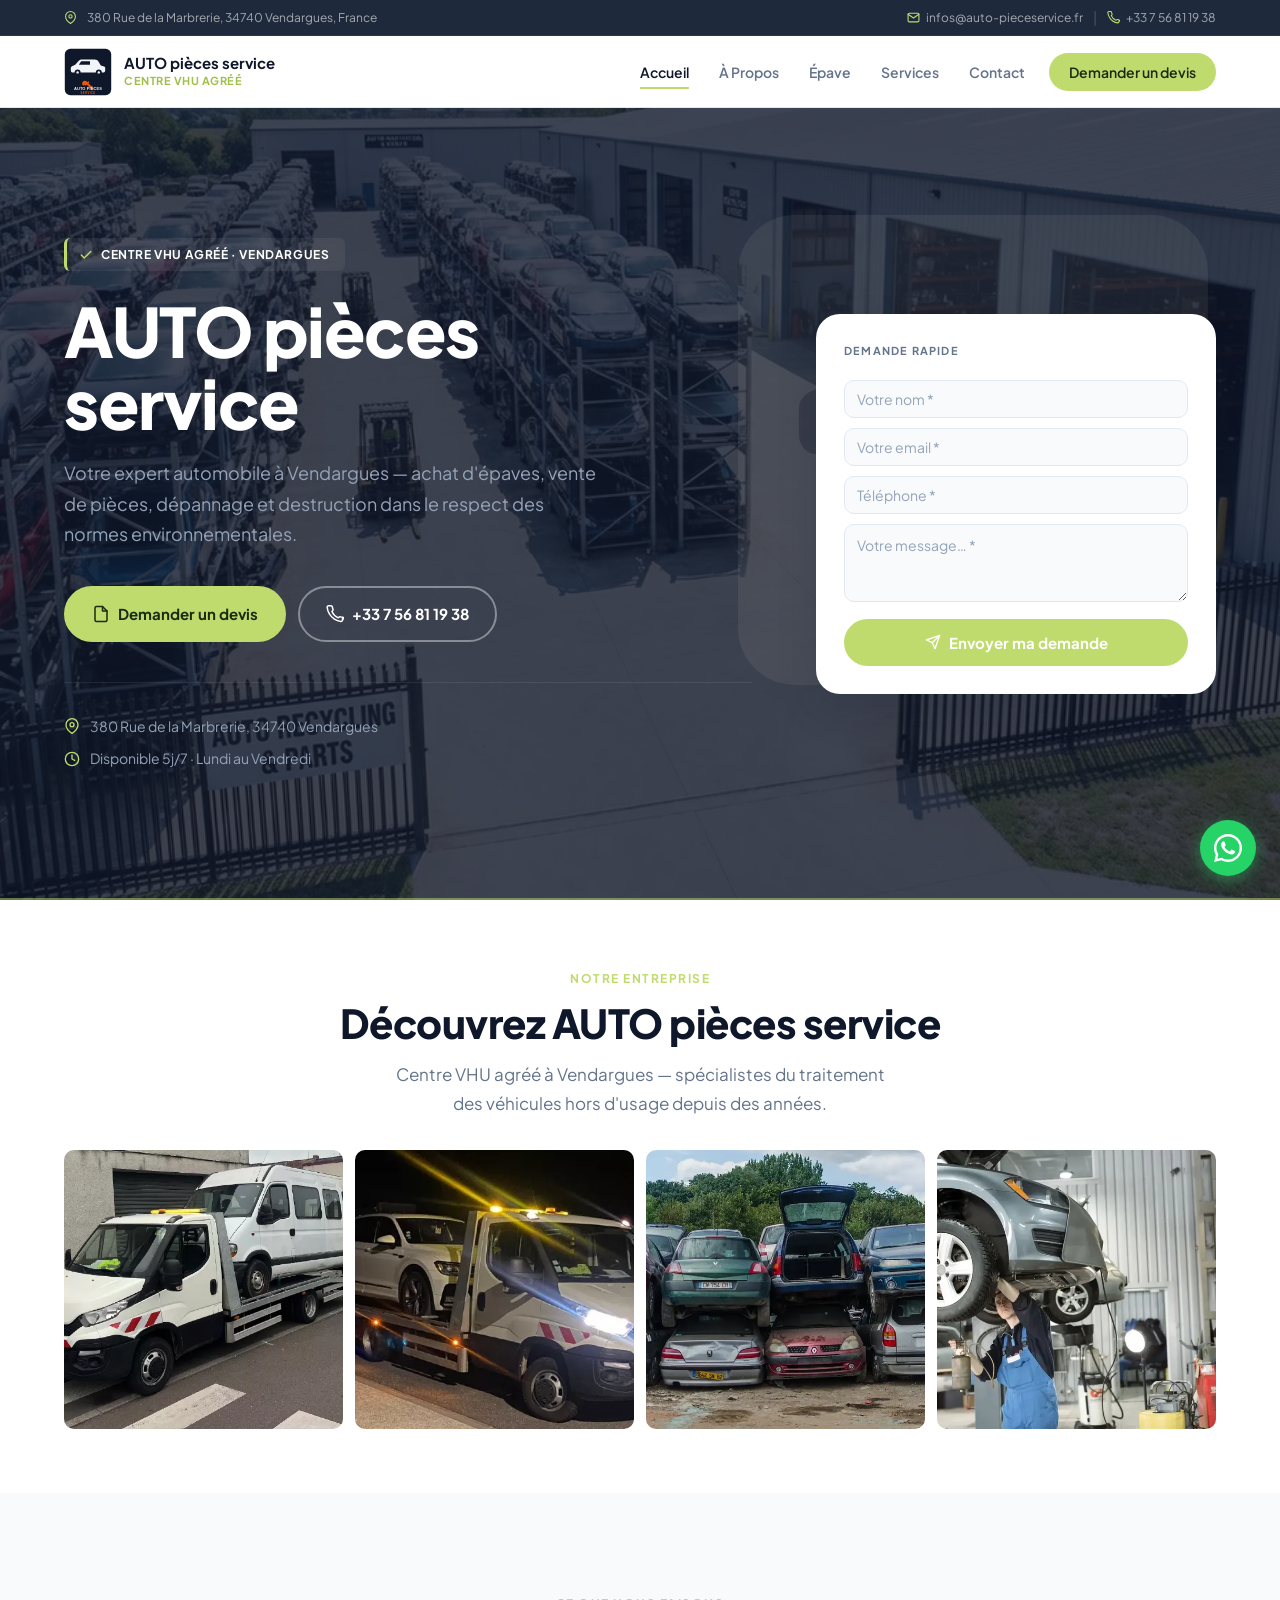
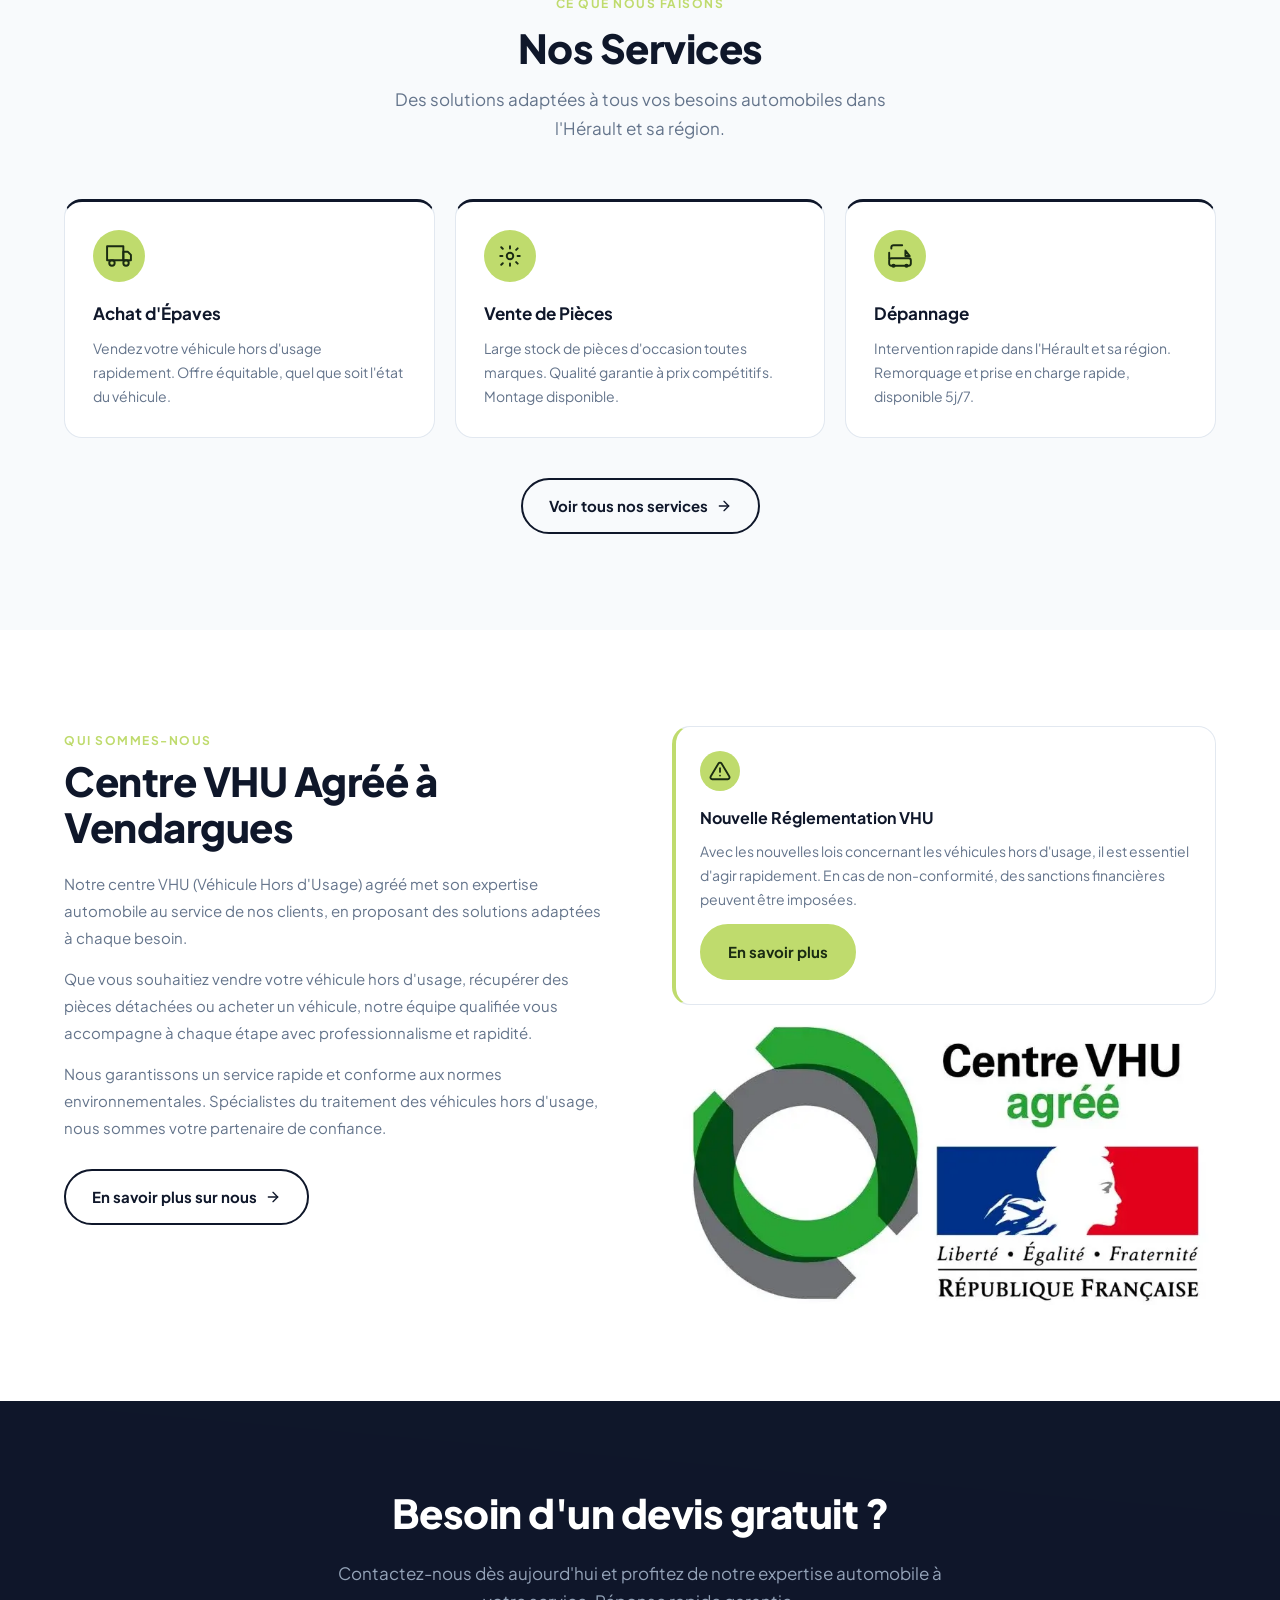
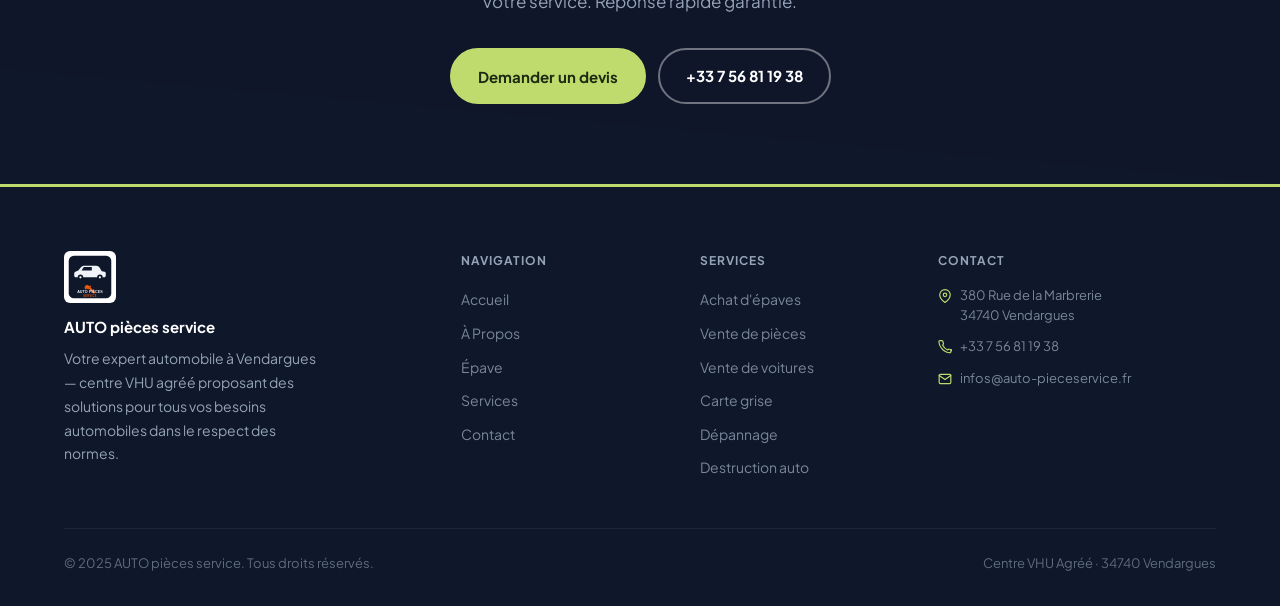
==== index.html @ 9c3c3b06 "Initial commit — site AUTO pièces service" ====
<!DOCTYPE html>
<html lang="fr">
<head>
  <meta charset="UTF-8">
  <meta name="viewport" content="width=device-width, initial-scale=1.0">
  <meta name="description" content="AUTO pièces service — Centre VHU agréé à Vendargues (Montpellier). Achat d'épaves, vente de pièces auto, dépannage et destruction automobile.">
  <title>AUTO pièces service — Centre VHU Agréé à Vendargues</title>
  <link rel="icon" href="assets/logo.svg" type="image/png">
  <link rel="preconnect" href="https://fonts.googleapis.com">
  <link rel="preconnect" href="https://fonts.gstatic.com" crossorigin>
  <link href="https://fonts.googleapis.com/css2?family=Plus+Jakarta+Sans:wght@400;500;600;700;800&display=swap" rel="stylesheet">
  <link rel="stylesheet" href="css/style.css">
</head>
<body>

  <!-- TOPBAR -->
  <div class="topbar">
    <div class="container">
      <div class="topbar__inner">
        <div class="topbar__left">
          <svg width="13" height="13" viewBox="0 0 24 24" fill="none" stroke="currentColor" stroke-width="2" stroke-linecap="round" stroke-linejoin="round"><path d="M21 10c0 7-9 13-9 13s-9-6-9-13a9 9 0 0 1 18 0z"/><circle cx="12" cy="10" r="3"/></svg>
          <span>380 Rue de la Marbrerie, 34740 Vendargues, France</span>
        </div>
        <div class="topbar__right">
          <a href="mailto:infos@auto-pieceservice.fr">
            <svg width="13" height="13" viewBox="0 0 24 24" fill="none" stroke="currentColor" stroke-width="2" stroke-linecap="round" stroke-linejoin="round"><path d="M4 4h16c1.1 0 2 .9 2 2v12c0 1.1-.9 2-2 2H4c-1.1 0-2-.9-2-2V6c0-1.1.9-2 2-2z"/><polyline points="22,6 12,13 2,6"/></svg>
            infos@auto-pieceservice.fr
          </a>
          <span class="topbar__sep">|</span>
          <a href="tel:+33756811938">
            <svg width="13" height="13" viewBox="0 0 24 24" fill="none" stroke="currentColor" stroke-width="2" stroke-linecap="round" stroke-linejoin="round"><path d="M22 16.92v3a2 2 0 0 1-2.18 2 19.79 19.79 0 0 1-8.63-3.07A19.5 19.5 0 0 1 4.64 12a19.79 19.79 0 0 1-3.07-8.67A2 2 0 0 1 3.55 1h3a2 2 0 0 1 2 1.72c.127.96.361 1.903.7 2.81a2 2 0 0 1-.45 2.11L7.91 8.59a16 16 0 0 0 8.5 8.5l.96-.87a2 2 0 0 1 2.11-.45c.907.339 1.85.573 2.81.7A2 2 0 0 1 24 18.54z"/></svg>
            +33 7 56 81 19 38
          </a>
        </div>
      </div>
    </div>
  </div>

  <!-- HEADER -->
  <header class="header" id="header">
    <div class="container">
      <div class="header__inner">
        <a href="/" class="header__logo">
          <img src="assets/logo.svg" alt="AUTO pièces service" class="logo__img">
          <div class="logo__info">
            <span class="logo__name">AUTO pièces service</span>
            <span class="logo__sub">Centre VHU Agréé</span>
          </div>
        </a>
        <nav class="nav" id="nav" aria-label="Navigation principale">
          <a href="/"    class="nav__link active">Accueil</a>
          <a href="/apropos"  class="nav__link">À Propos</a>
          <a href="/epave"    class="nav__link">Épave</a>
          <a href="/services" class="nav__link">Services</a>
          <a href="/contact"  class="nav__link">Contact</a>
          <button class="nav__link nav__cta" data-open-modal>Demander un devis</button>
        </nav>
        <button class="burger" id="burger" aria-label="Ouvrir le menu" aria-expanded="false">
          <span></span><span></span><span></span>
        </button>
      </div>
    </div>
  </header>

  <main>

    <!-- HERO -->
    <section class="hero" id="hero">
      <!-- Photo de fond -->
      <div class="hero__bg-photo" style="background-image:url('assets/hero-bg.jpg')"></div>
      <!-- Filigrane logo -->
      <div class="hero__bg-logo" role="presentation"></div>

      <div class="container">
        <div class="hero__layout">

          <div class="hero__content">
            <div class="hero__badge">
              <svg width="14" height="14" viewBox="0 0 24 24" fill="none" stroke="currentColor" stroke-width="2.5" stroke-linecap="round" stroke-linejoin="round"><polyline points="20 6 9 17 4 12"/></svg>
              Centre VHU Agréé · Vendargues
            </div>
            <h1 class="hero__title">AUTO pièces<br>service</h1>
            <p class="hero__desc">Votre expert automobile à Vendargues — achat d'épaves, vente de pièces, dépannage et destruction dans le respect des normes environnementales.</p>
            <div class="hero__actions">
              <button class="btn btn--primary" data-open-modal>
                <svg width="18" height="18" viewBox="0 0 24 24" fill="none" stroke="currentColor" stroke-width="2" stroke-linecap="round" stroke-linejoin="round"><path d="M14 2H6a2 2 0 0 0-2 2v16a2 2 0 0 0 2 2h12a2 2 0 0 0 2-2V8z"/><polyline points="14 2 14 8 20 8"/></svg>
                Demander un devis
              </button>
              <a href="tel:+33756811938" class="btn btn--ghost">
                <svg width="18" height="18" viewBox="0 0 24 24" fill="none" stroke="currentColor" stroke-width="2" stroke-linecap="round" stroke-linejoin="round"><path d="M22 16.92v3a2 2 0 0 1-2.18 2 19.79 19.79 0 0 1-8.63-3.07A19.5 19.5 0 0 1 4.64 12a19.79 19.79 0 0 1-3.07-8.67A2 2 0 0 1 3.55 1h3a2 2 0 0 1 2 1.72c.127.96.361 1.903.7 2.81a2 2 0 0 1-.45 2.11L7.91 8.59a16 16 0 0 0 8.5 8.5l.96-.87a2 2 0 0 1 2.11-.45c.907.339 1.85.573 2.81.7A2 2 0 0 1 24 18.54z"/></svg>
                +33 7 56 81 19 38
              </a>
            </div>
            <div class="hero__meta">
              <div class="hero__meta-item">
                <svg width="16" height="16" viewBox="0 0 24 24" fill="none" stroke="currentColor" stroke-width="2" stroke-linecap="round" stroke-linejoin="round"><path d="M21 10c0 7-9 13-9 13s-9-6-9-13a9 9 0 0 1 18 0z"/><circle cx="12" cy="10" r="3"/></svg>
                380 Rue de la Marbrerie, 34740 Vendargues
              </div>
              <div class="hero__meta-item">
                <svg width="16" height="16" viewBox="0 0 24 24" fill="none" stroke="currentColor" stroke-width="2" stroke-linecap="round" stroke-linejoin="round"><circle cx="12" cy="12" r="10"/><polyline points="12 6 12 12 16 14"/></svg>
                Disponible 5j/7 · Lundi au Vendredi
              </div>
            </div>
          </div>

          <!-- MINI FORMULAIRE HERO -->
          <div class="hero__card">
            <div class="hero__card-label">Demande rapide</div>
            <form class="hero-form" id="heroForm" novalidate>
              <div class="form-group">
                <input type="text" id="hero-nom" name="nom" class="form-input" placeholder="Votre nom *" required autocomplete="name">
              </div>
              <div class="form-group">
                <input type="email" id="hero-email" name="email" class="form-input" placeholder="Votre email *" required autocomplete="email">
              </div>
              <div class="form-group">
                <input type="tel" id="hero-tel" name="telephone" class="form-input" placeholder="Téléphone *" required autocomplete="tel">
              </div>
              <div class="form-group">
                <textarea id="hero-msg" name="message" class="form-textarea" placeholder="Votre message… *" required></textarea>
              </div>
              <!-- Honeypot anti-spam -->
              <input type="text" name="website" style="display:none" tabindex="-1" autocomplete="off">
              <button type="submit" class="hero-form-submit" id="heroSubmitBtn">
                <span class="btn-text">
                  <svg width="16" height="16" viewBox="0 0 24 24" fill="none" stroke="currentColor" stroke-width="2" stroke-linecap="round" stroke-linejoin="round"><line x1="22" y1="2" x2="11" y2="13"/><polygon points="22 2 15 22 11 13 2 9 22 2"/></svg>
                  Envoyer ma demande
                </span>
                <span class="btn-loader" style="display:none">
                  <svg class="spinner" width="16" height="16" viewBox="0 0 24 24" fill="none" stroke="currentColor" stroke-width="2" stroke-linecap="round" stroke-linejoin="round"><path d="M21 12a9 9 0 1 1-6.219-8.56"/></svg>
                  Envoi…
                </span>
              </button>
              <div class="hero-form-msg" id="heroFormMsg"></div>
            </form>
          </div>

        </div>
      </div>
    </section>

    <!-- GALERIE PHOTOS -->
    <section class="section section--white section--tight">
      <div class="container">
        <div class="section-header" style="margin-bottom:32px">
          <div class="section-label">Notre entreprise</div>
          <h2 class="section-title">Découvrez AUTO pièces service</h2>
          <p class="section-desc">Centre VHU agréé à Vendargues — spécialistes du traitement des véhicules hors d'usage depuis des années.</p>
        </div>
        <div class="gallery-grid">
          <div class="gallery-item">
            <img src="assets/gallery-1.jpg" loading="lazy" alt="Notre garage automobile à Vendargues">
          </div>
          <div class="gallery-item">
            <img src="assets/gallery-2.jpg" loading="lazy" alt="Stock de pièces détachées">
          </div>
          <div class="gallery-item">
            <img src="assets/gallery-3.jpg" loading="lazy" alt="Véhicules en stock">
          </div>
          <div class="gallery-item">
            <img src="assets/gallery-4.jpg" loading="lazy" alt="Atelier mécanique">
          </div>
        </div>
      </div>
    </section>

    <!-- MINI SERVICES APERÇU -->
    <section class="section" id="services">
      <div class="container">
        <div class="section-header">
          <div class="section-label">Ce que nous faisons</div>
          <h2 class="section-title">Nos Services</h2>
          <p class="section-desc">Des solutions adaptées à tous vos besoins automobiles dans l'Hérault et sa région.</p>
        </div>
        <div class="services-grid">
          <div class="service-card">
            <div class="service-card__icon">
              <svg width="26" height="26" viewBox="0 0 24 24" fill="none" stroke="currentColor" stroke-width="1.8" stroke-linecap="round" stroke-linejoin="round"><rect x="1" y="3" width="15" height="13"/><polygon points="16 8 20 8 23 11 23 16 16 16 16 8"/><circle cx="5.5" cy="18.5" r="2.5"/><circle cx="18.5" cy="18.5" r="2.5"/></svg>
            </div>
            <h3 class="service-card__title">Achat d'Épaves</h3>
            <p class="service-card__desc">Vendez votre véhicule hors d'usage rapidement. Offre équitable, quel que soit l'état du véhicule.</p>
          </div>
          <div class="service-card">
            <div class="service-card__icon">
              <svg width="26" height="26" viewBox="0 0 24 24" fill="none" stroke="currentColor" stroke-width="1.8" stroke-linecap="round" stroke-linejoin="round"><circle cx="12" cy="12" r="3"/><path d="M19.07 4.93l-1.41 1.41M5.34 18.66l-1.41 1.41M19.07 19.07l-1.41-1.41M5.34 5.34L3.93 3.93M21 12h-2M5 12H3M12 21v-2M12 5V3"/></svg>
            </div>
            <h3 class="service-card__title">Vente de Pièces</h3>
            <p class="service-card__desc">Large stock de pièces d'occasion toutes marques. Qualité garantie à prix compétitifs. Montage disponible.</p>
          </div>
          <div class="service-card">
            <div class="service-card__icon">
              <svg width="26" height="26" viewBox="0 0 24 24" fill="none" stroke="currentColor" stroke-width="1.8" stroke-linecap="round" stroke-linejoin="round"><path d="M14 2H6a2 2 0 0 0-2 2v1"/><rect x="2" y="14" width="20" height="7" rx="2"/><path d="M17 7l4 5h-4V7z"/><path d="M2 14V9"/><circle cx="6" cy="21" r="1"/><circle cx="18" cy="21" r="1"/></svg>
            </div>
            <h3 class="service-card__title">Dépannage</h3>
            <p class="service-card__desc">Intervention rapide dans l'Hérault et sa région. Remorquage et prise en charge rapide, disponible 5j/7.</p>
          </div>
        </div>
        <div style="text-align:center; margin-top:40px">
          <a href="/services" class="btn btn--outline">
            Voir tous nos services
            <svg width="16" height="16" viewBox="0 0 24 24" fill="none" stroke="currentColor" stroke-width="2" stroke-linecap="round" stroke-linejoin="round"><line x1="5" y1="12" x2="19" y2="12"/><polyline points="12 5 19 12 12 19"/></svg>
          </a>
        </div>
      </div>
    </section>

    <!-- À PROPOS APERÇU -->
    <section class="section section--white" id="apropos">
      <div class="container">
        <div class="apropos__layout">
          <div class="apropos__text">
            <div class="section-label">Qui sommes-nous</div>
            <h2 class="section-title">Centre VHU Agréé à Vendargues</h2>
            <p>Notre centre VHU (Véhicule Hors d'Usage) agréé met son expertise automobile au service de nos clients, en proposant des solutions adaptées à chaque besoin.</p>
            <p>Que vous souhaitiez vendre votre véhicule hors d'usage, récupérer des pièces détachées ou acheter un véhicule, notre équipe qualifiée vous accompagne à chaque étape avec professionnalisme et rapidité.</p>
            <p>Nous garantissons un service rapide et conforme aux normes environnementales. Spécialistes du traitement des véhicules hors d'usage, nous sommes votre partenaire de confiance.</p>
            <div style="margin-top:28px">
              <a href="/apropos" class="btn btn--outline">
                En savoir plus sur nous
                <svg width="16" height="16" viewBox="0 0 24 24" fill="none" stroke="currentColor" stroke-width="2" stroke-linecap="round" stroke-linejoin="round"><line x1="5" y1="12" x2="19" y2="12"/><polyline points="12 5 19 12 12 19"/></svg>
              </a>
            </div>
          </div>
          <div class="apropos__notice">
            <div class="notice-card notice-card--alert">
              <div class="notice-card__icon">
                <svg width="22" height="22" viewBox="0 0 24 24" fill="none" stroke="currentColor" stroke-width="2" stroke-linecap="round" stroke-linejoin="round"><path d="M10.29 3.86L1.82 18a2 2 0 0 0 1.71 3h16.94a2 2 0 0 0 1.71-3L13.71 3.86a2 2 0 0 0-3.42 0z"/><line x1="12" y1="9" x2="12" y2="13"/><line x1="12" y1="17" x2="12.01" y2="17"/></svg>
              </div>
              <h3>Nouvelle Réglementation VHU</h3>
              <p>Avec les nouvelles lois concernant les véhicules hors d'usage, il est essentiel d'agir rapidement. En cas de non-conformité, des sanctions financières peuvent être imposées.</p>
              <a href="/epave" class="btn btn--primary" style="margin-top:12px">En savoir plus</a>
            </div>
            <!-- Image remplace la carte Vigilance -->
            <div class="notice-img-wrap">
              <img src="assets/img-accueil.jpg" loading="lazy" alt="AUTO pièces service — Vendargues">
            </div>
          </div>
        </div>
      </div>
    </section>

    <!-- CTA BANNER — PHOTO DE FOND -->
    <section class="cta-banner bg-photo-section" style="background-image:url('assets/garage-bg.jpg')">
      <div class="container">
        <div class="cta-banner__inner">
          <h2>Besoin d'un devis gratuit ?</h2>
          <p>Contactez-nous dès aujourd'hui et profitez de notre expertise automobile à votre service. Réponse rapide garantie.</p>
          <div class="cta-banner__actions">
            <button class="btn btn--primary" data-open-modal>Demander un devis</button>
            <a href="tel:+33756811938" class="btn btn--ghost">+33 7 56 81 19 38</a>
          </div>
        </div>
      </div>
    </section>

  </main>

  <!-- FOOTER -->
  <footer class="footer">
    <div class="container">
      <div class="footer__grid">
        <div class="footer__col footer__col--brand">
          <img src="assets/logo.svg" alt="AUTO pièces service" class="footer__logo-img" onerror="this.style.display='none'">
          <div style="color:#fff;font-size:15px;font-weight:700;margin-bottom:8px">AUTO pièces service</div>
          <p>Votre expert automobile à Vendargues — centre VHU agréé proposant des solutions pour tous vos besoins automobiles dans le respect des normes.</p>
        </div>
        <div class="footer__col">
          <div class="footer__col-title">Navigation</div>
          <ul class="footer__links">
            <li><a href="/"    class="footer__link">Accueil</a></li>
            <li><a href="/apropos"  class="footer__link">À Propos</a></li>
            <li><a href="/epave"    class="footer__link">Épave</a></li>
            <li><a href="/services" class="footer__link">Services</a></li>
            <li><a href="/contact"  class="footer__link">Contact</a></li>
          </ul>
        </div>
        <div class="footer__col">
          <div class="footer__col-title">Services</div>
          <ul class="footer__links">
            <li><a href="/services" class="footer__link">Achat d'épaves</a></li>
            <li><a href="/services" class="footer__link">Vente de pièces</a></li>
            <li><a href="/services" class="footer__link">Vente de voitures</a></li>
            <li><a href="/services" class="footer__link">Carte grise</a></li>
            <li><a href="/services" class="footer__link">Dépannage</a></li>
            <li><a href="/services" class="footer__link">Destruction auto</a></li>
          </ul>
        </div>
        <div class="footer__col">
          <div class="footer__col-title">Contact</div>
          <div class="footer__contacts">
            <div class="footer__contact-item">
              <svg width="14" height="14" viewBox="0 0 24 24" fill="none" stroke="currentColor" stroke-width="2" stroke-linecap="round" stroke-linejoin="round"><path d="M21 10c0 7-9 13-9 13s-9-6-9-13a9 9 0 0 1 18 0z"/><circle cx="12" cy="10" r="3"/></svg>
              380 Rue de la Marbrerie<br>34740 Vendargues
            </div>
            <a href="tel:+33756811938" class="footer__contact-item">
              <svg width="14" height="14" viewBox="0 0 24 24" fill="none" stroke="currentColor" stroke-width="2" stroke-linecap="round" stroke-linejoin="round"><path d="M22 16.92v3a2 2 0 0 1-2.18 2 19.79 19.79 0 0 1-8.63-3.07A19.5 19.5 0 0 1 4.64 12a19.79 19.79 0 0 1-3.07-8.67A2 2 0 0 1 3.55 1h3a2 2 0 0 1 2 1.72c.127.96.361 1.903.7 2.81a2 2 0 0 1-.45 2.11L7.91 8.59a16 16 0 0 0 8.5 8.5l.96-.87a2 2 0 0 1 2.11-.45c.907.339 1.85.573 2.81.7A2 2 0 0 1 24 18.54z"/></svg>
              +33 7 56 81 19 38
            </a>
            <a href="mailto:infos@auto-pieceservice.fr" class="footer__contact-item">
              <svg width="14" height="14" viewBox="0 0 24 24" fill="none" stroke="currentColor" stroke-width="2" stroke-linecap="round" stroke-linejoin="round"><path d="M4 4h16c1.1 0 2 .9 2 2v12c0 1.1-.9 2-2 2H4c-1.1 0-2-.9-2-2V6c0-1.1.9-2 2-2z"/><polyline points="22,6 12,13 2,6"/></svg>
              infos@auto-pieceservice.fr
            </a>
          </div>
        </div>
      </div>
      <div class="footer__bottom">
        <span>&copy; 2025 AUTO pièces service. Tous droits réservés.</span>
        <span>Centre VHU Agréé · 34740 Vendargues</span>
      </div>
    </div>
  </footer>

  <a href="https://wa.me/33756811938?text=Bonjour%2C+je+voudrais+un+devis." class="whatsapp-fab" target="_blank" rel="noopener" aria-label="Contacter sur WhatsApp">
    <svg width="28" height="28" viewBox="0 0 24 24" fill="currentColor"><path d="M17.472 14.382c-.297-.149-1.758-.867-2.03-.967-.273-.099-.471-.148-.67.15-.197.297-.767.966-.94 1.164-.173.199-.347.223-.644.075-.297-.15-1.255-.463-2.39-1.475-.883-.788-1.48-1.761-1.653-2.059-.173-.297-.018-.458.13-.606.134-.133.298-.347.446-.52.149-.174.198-.298.298-.497.099-.198.05-.371-.025-.52-.075-.149-.669-1.612-.916-2.207-.242-.579-.487-.5-.669-.51-.173-.008-.371-.01-.57-.01-.198 0-.52.074-.792.372-.272.297-1.04 1.016-1.04 2.479 0 1.462 1.065 2.875 1.213 3.074.149.198 2.096 3.2 5.077 4.487.709.306 1.262.489 1.694.625.712.227 1.36.195 1.871.118.571-.085 1.758-.719 2.006-1.413.248-.694.248-1.289.173-1.413-.074-.124-.272-.198-.57-.347z"/><path d="M11.997 0C5.373 0 0 5.373 0 11.997c0 2.117.554 4.102 1.523 5.83L.057 23.943l6.266-1.445a11.94 11.94 0 0 0 5.674 1.443c6.624 0 11.997-5.373 11.997-11.997C23.994 5.373 18.621 0 11.997 0zm0 21.94a9.938 9.938 0 0 1-5.063-1.377l-.363-.215-3.722.858.891-3.621-.237-.372A9.929 9.929 0 0 1 2.06 12c0-5.483 4.457-9.94 9.94-9.94 5.482 0 9.94 4.457 9.94 9.94 0 5.482-4.458 9.94-9.943 9.94z"/></svg>
  </a>

  <!-- MODAL DEVIS -->
  <div class="modal-overlay" id="devisModal" role="dialog" aria-modal="true" aria-label="Demander un devis">
    <div class="modal">
      <button class="modal__close" id="closeModal" aria-label="Fermer la fenêtre">
        <svg width="20" height="20" viewBox="0 0 24 24" fill="none" stroke="currentColor" stroke-width="2.5" stroke-linecap="round" stroke-linejoin="round"><line x1="18" y1="6" x2="6" y2="18"/><line x1="6" y1="6" x2="18" y2="18"/></svg>
      </button>
      <div class="section-label">Devis gratuit</div>
      <h2 class="modal__title">Demander un devis</h2>
      <p class="modal__sub">Remplissez ce formulaire, nous vous répondons dans les plus brefs délais.</p>
      <form id="modalDevisForm" novalidate>
        <div class="form-row">
          <div class="form-group">
            <label class="form-label" for="m-nom">Nom <span>*</span></label>
            <input type="text" id="m-nom" name="nom" class="form-input" placeholder="Votre nom" required autocomplete="name">
          </div>
          <div class="form-group">
            <label class="form-label" for="m-tel">Téléphone <span>*</span></label>
            <input type="tel" id="m-tel" name="telephone" class="form-input" placeholder="+33 6 00 00 00 00" required autocomplete="tel">
          </div>
        </div>
        <div class="form-group">
          <label class="form-label" for="m-email">Email <span>*</span></label>
          <input type="email" id="m-email" name="email" class="form-input" placeholder="votre@email.fr" required autocomplete="email">
        </div>
        <div class="form-group">
          <label class="form-label" for="m-service">Service souhaité <span>*</span></label>
          <select id="m-service" name="service" class="form-select" required>
            <option value="">— Choisir un service —</option>
            <option value="Achat d'épaves">Achat d'épaves</option>
            <option value="Vente de pièces">Vente de pièces</option>
            <option value="Vente de voitures">Vente de voitures</option>
            <option value="Carte grise">Carte grise</option>
            <option value="Dépannage">Dépannage</option>
            <option value="Destruction automobile">Destruction automobile</option>
            <option value="Autre">Autre</option>
          </select>
        </div>
        <div class="form-group">
          <label class="form-label" for="m-message">Message <span>*</span></label>
          <textarea id="m-message" name="message" class="form-textarea" placeholder="Décrivez votre demande…" rows="3" required style="min-height:90px"></textarea>
        </div>
        <input type="text" name="website" style="display:none" tabindex="-1" autocomplete="off">
        <button type="submit" class="form-submit" id="modalSubmitBtn">
          <span class="btn-text">
            <svg width="18" height="18" viewBox="0 0 24 24" fill="none" stroke="currentColor" stroke-width="2" stroke-linecap="round" stroke-linejoin="round"><line x1="22" y1="2" x2="11" y2="13"/><polygon points="22 2 15 22 11 13 2 9 22 2"/></svg>
            Envoyer ma demande
          </span>
          <span class="btn-loader" style="display:none">
            <svg class="spinner" width="18" height="18" viewBox="0 0 24 24" fill="none" stroke="currentColor" stroke-width="2" stroke-linecap="round" stroke-linejoin="round"><path d="M21 12a9 9 0 1 1-6.219-8.56"/></svg>
            Envoi en cours…
          </span>
        </button>
        <div id="modalFormMsg" class="form-message"></div>
      </form>
    </div>
  </div>

  <script src="js/main.js"></script>
</body>
</html>
---- css/style.css ----
/* ================================================================
   AUTO PIÈCES SERVICE — Stylesheet
   Design : moderne, flat, sans dégradés
   Palette : #BFDB6D (vert anis) · #0F172A (dark) · #FFFFFF (blanc)
================================================================ */

/* ----------------------------------------------------------------
   1. VARIABLES
---------------------------------------------------------------- */
:root {
  --primary:       #BFDB6D;
  --primary-dark:  #9FBF48;
  --primary-light: rgba(191, 219, 109, 0.18);
  --on-primary:    #1A2B12;
  --dark:          #0F172A;
  --dark-2:        #1E293B;
  --gray:          #64748B;
  --gray-light:    #94A3B8;
  --border:        #E2E8F0;
  --light:         #F8FAFC;
  --white:         #FFFFFF;
  --wa:            #25D366;
  --yellow:        #F59E0B;

  --font: 'Plus Jakarta Sans', -apple-system, BlinkMacSystemFont, 'Segoe UI', sans-serif;

  --radius-sm: 6px;
  --radius:    10px;
  --radius-lg: 18px;
  --radius-xl: 24px;
  --radius-pill: 100px;

  --shadow-sm: 0 1px 2px rgba(15,23,42,0.06);
  --shadow:    0 2px 8px rgba(15,23,42,0.08);
  --shadow-md: 0 8px 20px rgba(15,23,42,0.10);
  --shadow-lg: 0 18px 40px rgba(15,23,42,0.14);

  --ease: 200ms ease;

  --topbar-h:  36px;
  --nav-h:     72px;
  --header-h:  calc(var(--topbar-h) + var(--nav-h)); /* 108px total */
  --container: 1200px;
}

/* ----------------------------------------------------------------
   2. RESET & BASE
---------------------------------------------------------------- */
*, *::before, *::after { box-sizing: border-box; margin: 0; padding: 0; }

html {
  scroll-behavior: smooth;
  scroll-padding-top: var(--header-h);
  -webkit-text-size-adjust: 100%;
}

body {
  font-family: var(--font);
  font-size: 16px;
  line-height: 1.6;
  color: var(--dark);
  background: var(--white);
  -webkit-font-smoothing: antialiased;
}

img, svg { display: block; max-width: 100%; }
a        { color: inherit; text-decoration: none; }
button   { cursor: pointer; border: none; background: none; font-family: inherit; font-size: inherit; }
ul, ol   { list-style: none; }
input, select, textarea, button { font-family: inherit; }

/* ----------------------------------------------------------------
   3. CONTAINER
---------------------------------------------------------------- */
.container {
  width: 100%;
  max-width: var(--container);
  margin: 0 auto;
  padding: 0 24px;
}

/* ----------------------------------------------------------------
   4. BUTTONS
---------------------------------------------------------------- */
.btn {
  display: inline-flex;
  align-items: center;
  gap: 8px;
  padding: 14px 26px;
  border-radius: var(--radius-pill);
  font-size: 15px;
  font-weight: 700;
  white-space: nowrap;
  transition: background var(--ease), color var(--ease),
              border-color var(--ease), box-shadow var(--ease);
  border: 2px solid transparent;
}

.btn--primary {
  background: var(--primary);
  color: var(--on-primary);
  border-color: var(--primary);
}
.btn--primary:hover {
  background: var(--primary-dark);
  border-color: var(--primary-dark);
  box-shadow: 0 6px 16px rgba(191, 219, 109, 0.4);
}

.btn--ghost {
  background: transparent;
  color: var(--white);
  border-color: rgba(255, 255, 255, 0.4);
}
.btn--ghost:hover {
  background: var(--primary);
  color: var(--on-primary);
  border-color: var(--primary);
}

.btn--outline {
  background: transparent;
  color: var(--dark);
  border-color: var(--dark);
}
.btn--outline:hover {
  background: var(--primary);
  color: var(--on-primary);
  border-color: var(--primary);
}

.btn--dark {
  background: var(--dark);
  color: var(--white);
  border-color: var(--dark);
}
.btn--dark:hover { background: var(--primary); color: var(--on-primary); border-color: var(--primary); }

.btn--full { width: 100%; justify-content: center; }

/* ----------------------------------------------------------------
   5. TOPBAR
---------------------------------------------------------------- */
.topbar {
  position: fixed;
  top: 0; left: 0; right: 0;
  z-index: 101;
  height: var(--topbar-h);
  background: var(--dark-2);
  border-bottom: 1px solid rgba(255,255,255,0.06);
  display: flex;
  align-items: center;
}

.topbar__inner {
  display: flex;
  align-items: center;
  justify-content: space-between;
  height: 100%;
  gap: 16px;
}

.topbar__left,
.topbar__right {
  display: flex;
  align-items: center;
  gap: 10px;
  font-size: 12px;
  color: rgba(255,255,255,0.6);
}

.topbar__left svg,
.topbar__right svg { flex-shrink: 0; color: var(--primary); }

.topbar__right a {
  display: flex;
  align-items: center;
  gap: 6px;
  color: rgba(255,255,255,0.6);
  transition: color var(--ease);
  font-size: 12px;
}
.topbar__right a:hover { color: var(--white); }

.topbar__sep {
  color: rgba(255,255,255,0.2);
  font-size: 14px;
}

/* ----------------------------------------------------------------
   6. HEADER
---------------------------------------------------------------- */
.header {
  position: fixed;
  top: var(--topbar-h);
  left: 0; right: 0;
  z-index: 100;
  height: var(--nav-h);
  background: var(--white);
  border-bottom: 1px solid var(--border);
  transition: box-shadow var(--ease);
}
.header.scrolled { box-shadow: var(--shadow-md); }

.header__inner {
  display: flex;
  align-items: center;
  height: var(--nav-h);
  gap: 24px;
}

/* Logo */
.header__logo {
  display: flex;
  align-items: center;
  gap: 12px;
  flex-shrink: 0;
}

.logo__img {
  width: 48px;
  height: 48px;
  object-fit: contain;
  border-radius: var(--radius-sm);
  mix-blend-mode: multiply;
  flex-shrink: 0;
}

.logo__info { display: flex; flex-direction: column; }

.logo__name {
  font-size: 15px;
  font-weight: 700;
  color: var(--dark);
  line-height: 1.2;
}
.logo__sub {
  font-size: 11px;
  font-weight: 700;
  color: var(--primary-dark);
  text-transform: uppercase;
  letter-spacing: 0.5px;
}

/* Nav */
.nav {
  display: flex;
  align-items: center;
  gap: 2px;
  margin-left: auto;
}

.nav__link {
  position: relative;
  padding: 8px 14px;
  font-size: 14px;
  font-weight: 600;
  color: var(--gray);
  transition: color var(--ease);
}
.nav__link::after {
  content: '';
  position: absolute;
  left: 14px; right: 14px; bottom: 2px;
  height: 2px;
  background: var(--primary);
  transform: scaleX(0);
  transform-origin: left;
  transition: transform var(--ease);
}
.nav__link:hover,
.nav__link.active {
  color: var(--dark);
}
.nav__link:hover::after,
.nav__link.active::after { transform: scaleX(1); }

.nav__cta {
  background: var(--primary) !important;
  color: var(--on-primary) !important;
  margin-left: 8px;
  padding: 10px 20px;
  border-radius: var(--radius-pill);
}
.nav__cta::after { display: none; }
.nav__cta:hover { background: var(--primary-dark) !important; }
.nav__cta.active { background: var(--primary-dark) !important; }

/* Burger */
.burger {
  display: none;
  flex-direction: column;
  justify-content: center;
  gap: 5px;
  width: 40px;
  height: 40px;
  padding: 8px;
  margin-left: auto;
  border-radius: var(--radius-sm);
  transition: background var(--ease);
}
.burger:hover { background: var(--light); }
.burger span {
  display: block;
  width: 22px; height: 2px;
  background: var(--dark);
  border-radius: 2px;
  transition: transform var(--ease), opacity var(--ease);
  transform-origin: center;
}
.burger.open span:nth-child(1) { transform: translateY(7px) rotate(45deg); }
.burger.open span:nth-child(2) { opacity: 0; transform: scaleX(0); }
.burger.open span:nth-child(3) { transform: translateY(-7px) rotate(-45deg); }

/* ----------------------------------------------------------------
   7. HERO (page Accueil)
---------------------------------------------------------------- */
.hero {
  min-height: 100vh;
  background: var(--dark);
  display: flex;
  align-items: center;
  padding-top: var(--header-h);
  position: relative;
  overflow: hidden;
}

/* Logo en filigrane derrière le contenu */
.hero__bg-logo {
  position: absolute;
  inset: 0;
  background-image: url('../assets/logo.svg');
  background-repeat: no-repeat;
  background-position: right 8% center;
  background-size: 38% auto;
  filter: invert(1);
  opacity: 0.07;
  pointer-events: none;
  z-index: 0;
}

.hero::before {
  content: '';
  position: absolute;
  top: 0; right: 0;
  width: 45%; height: 100%;
  background: var(--primary);
  opacity: 0.04;
  clip-path: polygon(20% 0, 100% 0, 100% 100%, 0 100%);
  pointer-events: none;
  z-index: 0;
}
.hero::after {
  content: '';
  position: absolute;
  bottom: 0; left: 0; right: 0;
  height: 2px;
  background: var(--primary);
  opacity: 0.5;
  z-index: 1;
}

.hero__layout {
  display: grid;
  grid-template-columns: 1fr 400px;
  gap: 64px;
  align-items: center;
  padding: 80px 0;
  position: relative;
  z-index: 2;
}

.hero__badge {
  display: inline-flex;
  align-items: center;
  gap: 8px;
  padding: 7px 16px 7px 12px;
  background: rgba(255,255,255,0.06);
  border-left: 3px solid var(--primary);
  border-radius: var(--radius-sm);
  font-size: 12px;
  font-weight: 700;
  text-transform: uppercase;
  letter-spacing: 0.6px;
  color: var(--white);
  margin-bottom: 24px;
}
.hero__badge svg { color: var(--primary); }

.hero__title {
  font-size: clamp(36px, 5.5vw, 68px);
  font-weight: 800;
  color: var(--white);
  line-height: 1.05;
  letter-spacing: -1.5px;
  margin-bottom: 20px;
}

.hero__desc {
  font-size: 18px;
  color: var(--gray-light);
  line-height: 1.7;
  margin-bottom: 36px;
  max-width: 540px;
}

.hero__actions {
  display: flex;
  flex-wrap: wrap;
  gap: 12px;
  margin-bottom: 40px;
}

.hero__meta {
  display: flex;
  flex-direction: column;
  gap: 10px;
  padding-top: 32px;
  border-top: 1px solid rgba(255,255,255,0.08);
}
.hero__meta-item {
  display: flex;
  align-items: center;
  gap: 10px;
  font-size: 14px;
  color: var(--gray-light);
}
.hero__meta-item svg { flex-shrink: 0; color: var(--primary); }

/* Contact card in hero */
.hero__card {
  background: var(--white);
  border-radius: var(--radius-xl);
  padding: 28px;
  box-shadow: var(--shadow-lg);
}
.hero__card-label {
  font-size: 11px;
  font-weight: 700;
  text-transform: uppercase;
  letter-spacing: 1.2px;
  color: var(--gray);
  margin-bottom: 20px;
}
.hero__card-items {
  display: flex;
  flex-direction: column;
  gap: 4px;
  margin-bottom: 24px;
}
.hero__card-item {
  display: flex;
  align-items: center;
  gap: 12px;
  padding: 12px;
  border-radius: var(--radius);
  transition: background var(--ease);
  color: var(--dark);
}
.hero__card-item:hover { background: var(--light); }
.hero__card-item--addr:hover { background: transparent; cursor: default; }

.hero__card-icon {
  width: 40px; height: 40px;
  background: var(--primary);
  color: var(--on-primary);
  border-radius: 50%;
  display: flex; align-items: center; justify-content: center;
  flex-shrink: 0;
}
.hero__card-icon--wa { background: rgba(37,211,102,0.1); color: var(--wa); }

.hero__card-label-sm {
  font-size: 11px; color: var(--gray); margin-bottom: 2px; font-weight: 500;
}
.hero__card-value {
  font-size: 14px; font-weight: 600; color: var(--dark); line-height: 1.4;
}

/* ----------------------------------------------------------------
   8. PAGE BANNER (pages internes)
---------------------------------------------------------------- */
.page-banner {
  background: var(--dark);
  padding-top: calc(var(--header-h) + 56px);
  padding-bottom: 64px;
  position: relative;
  overflow: hidden;
}

.page-banner::before {
  content: '';
  position: absolute;
  top: 0; right: 0;
  width: 40%; height: 100%;
  background: var(--primary);
  opacity: 0.04;
  clip-path: polygon(25% 0, 100% 0, 100% 100%, 0 100%);
}
.page-banner::after {
  content: '';
  position: absolute;
  bottom: 0; left: 0; right: 0;
  height: 3px;
  background: var(--primary);
}

.page-banner__inner {
  position: relative;
  z-index: 1;
}

.breadcrumb {
  display: flex;
  align-items: center;
  gap: 8px;
  font-size: 13px;
  color: var(--gray-light);
  margin-bottom: 20px;
}
.breadcrumb a { transition: color var(--ease); }
.breadcrumb a:hover { color: var(--white); }
.breadcrumb__sep { color: rgba(255,255,255,0.2); }

.page-banner h1 {
  font-size: clamp(32px, 4vw, 56px);
  font-weight: 800;
  color: var(--white);
  letter-spacing: -0.5px;
  margin-bottom: 12px;
  line-height: 1.1;
}
.page-banner p {
  font-size: 18px;
  color: var(--gray-light);
  max-width: 600px;
  line-height: 1.7;
}

/* ----------------------------------------------------------------
   9. SECTIONS COMMON
---------------------------------------------------------------- */
.section { padding: 96px 0; background: var(--light); }
.section--white { background: var(--white); }
.section--dark  { background: var(--dark); }
.section--tight { padding: 64px 0; }

.section-header { text-align: center; margin-bottom: 56px; }

.section-label {
  display: inline-block;
  font-size: 12px; font-weight: 700;
  text-transform: uppercase; letter-spacing: 1.5px;
  color: var(--primary); margin-bottom: 12px;
}
.section-label--light { color: rgba(159, 191, 72, 0.85); }

.section-title {
  font-size: clamp(26px, 3.5vw, 40px);
  font-weight: 800; color: var(--dark);
  letter-spacing: -0.5px; line-height: 1.15; margin-bottom: 14px;
}
.section-title--light { color: var(--white); }

.section-desc {
  font-size: 17px; color: var(--gray);
  max-width: 520px; margin: 0 auto; line-height: 1.7;
}
.section-desc--light { color: var(--gray-light); }

/* ----------------------------------------------------------------
   10. SERVICES GRID
---------------------------------------------------------------- */
.services-grid {
  display: grid;
  grid-template-columns: repeat(3, 1fr);
  gap: 20px;
}
.services-grid--2 { grid-template-columns: repeat(2, 1fr); }

.service-card {
  background: var(--white);
  border: 1px solid var(--border);
  border-top: 3px solid var(--dark);
  border-radius: var(--radius-lg);
  padding: 28px;
  transition: border-top-color var(--ease), box-shadow var(--ease);
}
.service-card:hover {
  border-top-color: var(--primary);
  box-shadow: var(--shadow-md);
}
.service-card__icon {
  width: 52px; height: 52px;
  background: var(--primary); color: var(--on-primary);
  border-radius: 50%;
  display: flex; align-items: center; justify-content: center;
  margin-bottom: 18px;
  transition: background var(--ease);
}
.service-card:hover .service-card__icon { background: var(--primary-dark); }
.service-card__title { font-size: 17px; font-weight: 700; color: var(--dark); margin-bottom: 10px; }
.service-card__desc  { font-size: 14px; color: var(--gray); line-height: 1.7; }

/* ----------------------------------------------------------------
   11. À PROPOS
---------------------------------------------------------------- */
.apropos__layout {
  display: grid;
  grid-template-columns: 1fr 1fr;
  gap: 64px;
  align-items: start;
}
.apropos__text .section-label,
.apropos__text .section-title { text-align: left; margin-bottom: 8px; }
.apropos__text .section-title { margin-bottom: 20px; }
.apropos__text p { color: var(--gray); line-height: 1.8; margin-bottom: 14px; font-size: 15px; }

.apropos__highlights {
  display: grid;
  grid-template-columns: 1fr 1fr;
  gap: 12px;
  margin-top: 28px;
}
.highlight {
  display: flex; align-items: flex-start; gap: 12px;
  padding: 16px; background: var(--light);
  border-radius: var(--radius); border-left: 3px solid var(--primary);
}
.highlight__icon {
  width: 32px; height: 32px;
  background: var(--primary); color: var(--on-primary);
  border-radius: 50%;
  display: flex; align-items: center; justify-content: center;
  flex-shrink: 0; margin-top: 2px;
}
.highlight__title { font-size: 13px; font-weight: 700; color: var(--dark); margin-bottom: 3px; }
.highlight__text  { font-size: 12px; color: var(--gray); }

/* Notice cards */
.apropos__notice { display: flex; flex-direction: column; gap: 20px; }

.notice-card { border-radius: var(--radius-lg); padding: 24px; }
.notice-card--alert {
  background: var(--white);
  border: 1px solid var(--border);
  border-left: 4px solid var(--primary);
}
.notice-card--info {
  background: #FFFBF0;
  border: 1px solid #FDE68A;
  border-left: 4px solid var(--yellow);
}
.notice-card__icon {
  width: 40px; height: 40px;
  border-radius: var(--radius);
  display: flex; align-items: center; justify-content: center;
  margin-bottom: 14px;
}
.notice-card--alert .notice-card__icon { background: var(--primary); color: var(--on-primary); border-radius: 50%; }
.notice-card--info  .notice-card__icon { background: rgba(245,158,11,0.1); color: #B45309; }
.notice-card h3 { font-size: 16px; font-weight: 700; color: var(--dark); margin-bottom: 10px; }
.notice-card p  { font-size: 14px; color: var(--gray); line-height: 1.7; margin-bottom: 8px; }
.notice-card p:last-of-type { margin-bottom: 0; }

/* ----------------------------------------------------------------
   12. ÉPAVE — STEPS
---------------------------------------------------------------- */
.steps-grid {
  display: grid;
  grid-template-columns: repeat(3, 1fr);
  gap: 24px;
  position: relative;
}
/* Connecteur horizontal entre les étapes */
.steps-grid::before {
  content: '';
  position: absolute;
  top: 36px; left: calc(33.33% - 12px); right: calc(33.33% - 12px);
  height: 2px;
  background: var(--border);
  z-index: 0;
}

.step-card {
  background: var(--white);
  border: 1px solid var(--border);
  border-radius: var(--radius-lg);
  padding: 28px 24px;
  text-align: center;
  position: relative;
  z-index: 1;
  transition: border-color var(--ease), box-shadow var(--ease);
}
.step-card:hover { border-color: var(--primary); box-shadow: var(--shadow-md); }

.step-card__number {
  width: 48px; height: 48px;
  background: var(--primary);
  color: var(--on-primary);
  border-radius: var(--radius);
  display: flex; align-items: center; justify-content: center;
  font-size: 20px; font-weight: 800;
  margin: 0 auto 20px;
  transition: background var(--ease);
}
.step-card:hover .step-card__number { background: var(--primary-dark); }
.step-card__title { font-size: 16px; font-weight: 700; color: var(--dark); margin-bottom: 10px; }
.step-card__desc  { font-size: 14px; color: var(--gray); line-height: 1.7; }

/* Épave hero info band */
.epave-hero-band {
  display: flex;
  align-items: center;
  gap: 12px;
  padding: 14px 24px;
  background: rgba(191, 219, 109, 0.18);
  border: 1px solid rgba(191, 219, 109, 0.35);
  border-radius: var(--radius);
  margin-top: 24px;
  width: fit-content;
  font-size: 15px;
  font-weight: 600;
  color: var(--white);
  font-style: italic;
}
.epave-hero-band svg { flex-shrink: 0; color: var(--primary); }

/* Épave full content section */
.epave-content {
  display: grid;
  grid-template-columns: 1fr 1fr;
  gap: 48px;
  align-items: start;
}
.epave-text p {
  font-size: 15px; color: var(--gray); line-height: 1.8; margin-bottom: 16px;
}
.epave-text p:last-child { margin-bottom: 0; }

.epave-aside {
  position: sticky;
  top: calc(var(--header-h) + 24px);
}

/* Avantages / checklist */
.check-list { display: flex; flex-direction: column; gap: 10px; margin-top: 20px; }
.check-item {
  display: flex; align-items: flex-start; gap: 10px;
  font-size: 14px; color: var(--gray); line-height: 1.5;
}
.check-item__icon {
  width: 22px; height: 22px;
  background: rgba(34,197,94,0.12);
  color: #16A34A;
  border-radius: 50%;
  display: flex; align-items: center; justify-content: center;
  flex-shrink: 0; margin-top: 1px;
}

/* ----------------------------------------------------------------
   13. CTA BANNER
---------------------------------------------------------------- */
.cta-banner {
  padding: 80px 0;
  background: var(--dark);
  text-align: center;
  position: relative;
  overflow: hidden;
}
.cta-banner::before {
  content: '';
  position: absolute;
  inset: 0;
  background: var(--primary);
  opacity: 0.03;
  clip-path: polygon(0 0, 100% 30%, 100% 100%, 0 70%);
}
.cta-banner__inner { position: relative; z-index: 1; max-width: 640px; margin: 0 auto; }
.cta-banner h2 { font-size: clamp(24px,3.5vw,40px); font-weight: 800; color: var(--white); margin-bottom: 14px; letter-spacing: -0.5px; }
.cta-banner p  { font-size: 17px; color: var(--gray-light); margin-bottom: 32px; line-height: 1.7; }
.cta-banner__actions { display: flex; justify-content: center; flex-wrap: wrap; gap: 12px; }

/* ----------------------------------------------------------------
   14. INFO CARDS (about page, etc.)
---------------------------------------------------------------- */
.info-grid {
  display: grid;
  grid-template-columns: repeat(auto-fit, minmax(220px, 1fr));
  gap: 20px;
}

.info-card {
  background: var(--white);
  border: 1px solid var(--border);
  border-radius: var(--radius-lg);
  padding: 24px;
  display: flex; align-items: flex-start; gap: 16px;
}
.info-card__icon {
  width: 44px; height: 44px;
  background: var(--primary); color: var(--on-primary);
  border-radius: 50%;
  display: flex; align-items: center; justify-content: center;
  flex-shrink: 0;
}
.info-card__title { font-size: 14px; font-weight: 700; color: var(--dark); margin-bottom: 4px; }
.info-card__text  { font-size: 13px; color: var(--gray); line-height: 1.6; }

/* ----------------------------------------------------------------
   15. HORAIRES (page À Propos)
---------------------------------------------------------------- */
.horaires-grid {
  max-width: 640px;
  margin: 0 auto;
  border: 1px solid rgba(255,255,255,0.08);
  border-radius: var(--radius-lg);
  overflow: hidden;
}
.horaire-row {
  display: flex; align-items: center; gap: 16px;
  padding: 16px 24px;
  border-bottom: 1px solid rgba(255,255,255,0.06);
  transition: background var(--ease);
}
.horaire-row:hover { background: rgba(255,255,255,0.03); }
.horaire-row:last-child { border-bottom: none; }
.horaire-row--closed { opacity: 0.45; }

.horaire-day { font-size: 15px; font-weight: 600; color: var(--white); min-width: 110px; }
.horaire-hours { font-size: 14px; color: var(--gray-light); flex: 1; }

.horaire-badge {
  font-size: 11px; font-weight: 700;
  text-transform: uppercase; letter-spacing: 0.8px;
  padding: 3px 10px; border-radius: 100px;
}
.horaire-badge--open   { background: rgba(34,197,94,0.15);  color: #4ADE80; }
.horaire-badge--closed { background: rgba(148,163,184,0.1); color: var(--gray-light); }

.horaires-note {
  display: flex; align-items: center; gap: 10px; justify-content: center;
  margin-top: 24px; font-size: 14px; color: var(--gray-light);
}
.horaires-note svg   { flex-shrink: 0; color: var(--primary); }
.horaires-note strong { color: var(--white); }

/* ----------------------------------------------------------------
   16. DEVIS FORM
---------------------------------------------------------------- */
.devis__layout {
  display: grid;
  grid-template-columns: 300px 1fr;
  gap: 48px;
  align-items: start;
}
.devis__info { position: sticky; top: calc(var(--header-h) + 24px); }
.devis__info .section-label,
.devis__info .section-title { text-align: left; margin-bottom: 8px; }
.devis__info .section-title { margin-bottom: 14px; }

.devis__desc { font-size: 15px; color: var(--gray); line-height: 1.7; margin-bottom: 28px; }

.devis__contacts { display: flex; flex-direction: column; gap: 4px; }
.devis__contact {
  display: flex; align-items: center; gap: 12px;
  padding: 12px; border-radius: var(--radius);
  transition: background var(--ease);
}
.devis__contact:hover { background: var(--light); }

.devis__contact-icon {
  width: 38px; height: 38px;
  background: var(--primary); color: var(--on-primary);
  border-radius: 50%;
  display: flex; align-items: center; justify-content: center;
  flex-shrink: 0;
}
.devis__contact-icon--wa { background: rgba(37,211,102,0.1); color: var(--wa); }
.devis__contact-label { font-size: 11px; color: var(--gray); font-weight: 500; margin-bottom: 2px; }
.devis__contact-value { font-size: 14px; font-weight: 600; color: var(--dark); }

/* Form card */
.form-card {
  background: var(--white);
  border: 1px solid var(--border);
  border-radius: var(--radius-xl);
  padding: 40px;
  box-shadow: var(--shadow-sm);
}
.form-row { display: grid; grid-template-columns: 1fr 1fr; gap: 20px; }
.form-group { margin-bottom: 22px; }

.form-label { display: block; font-size: 14px; font-weight: 600; color: var(--dark); margin-bottom: 8px; }
.form-label span { color: var(--primary); }

.form-input, .form-select, .form-textarea {
  width: 100%;
  padding: 11px 14px;
  border: 1.5px solid var(--border);
  border-radius: var(--radius);
  font-size: 15px; color: var(--dark); background: var(--white);
  outline: none;
  transition: border-color var(--ease), box-shadow var(--ease);
  appearance: none; -webkit-appearance: none;
}
.form-input::placeholder, .form-textarea::placeholder { color: var(--gray-light); }
.form-input:focus, .form-select:focus, .form-textarea:focus {
  border-color: var(--primary);
  box-shadow: 0 0 0 3px rgba(191, 219, 109, 0.18);
}
.form-input.invalid, .form-select.invalid, .form-textarea.invalid {
  border-color: #EF4444;
  box-shadow: 0 0 0 3px rgba(239,68,68,0.08);
}
.form-select {
  background-image: url("data:image/svg+xml,%3Csvg xmlns='http://www.w3.org/2000/svg' width='12' height='8' viewBox='0 0 12 8'%3E%3Cpath fill='%2364748B' d='M6 8L0 0h12z'/%3E%3C/svg%3E");
  background-repeat: no-repeat;
  background-position: right 14px center;
  padding-right: 40px; cursor: pointer;
}
.form-textarea { resize: vertical; min-height: 120px; line-height: 1.6; }

.form-error { display: none; font-size: 12px; color: #EF4444; margin-top: 6px; }
.form-error.show { display: block; }

.form-submit {
  width: 100%; padding: 16px 24px;
  background: var(--primary); color: var(--on-primary);
  border-radius: var(--radius-pill); font-size: 16px; font-weight: 700;
  display: flex; align-items: center; justify-content: center; gap: 8px;
  transition: background var(--ease), box-shadow var(--ease);
  margin-top: 4px;
}
.form-submit:hover {
  background: var(--primary-dark);
  box-shadow: 0 6px 16px rgba(191, 219, 109, 0.4);
}
.form-submit:disabled { opacity: 0.65; cursor: not-allowed; box-shadow: none; }

.btn-text   { display: flex; align-items: center; gap: 8px; }
.btn-loader { display: none; align-items: center; gap: 10px; }

@keyframes spin { to { transform: rotate(360deg); } }
.spinner { animation: spin 0.8s linear infinite; }

.form-message {
  display: none; margin-top: 16px; padding: 16px 20px;
  border-radius: var(--radius); font-size: 14px; line-height: 1.6;
}
.form-message.success { display: block; background: #F0FDF4; border: 1px solid #BBF7D0; color: #166534; }
.form-message.error   { display: block; background: #FEF2F2; border: 1px solid #FECACA; color: #991B1B; }
.form-message a { color: inherit; font-weight: 700; text-decoration: underline; }

/* ----------------------------------------------------------------
   17. FOOTER
---------------------------------------------------------------- */
.footer { background: var(--dark); padding: 64px 0 32px; border-top: 3px solid var(--primary); }

.footer__grid {
  display: grid;
  grid-template-columns: 1.8fr 1fr 1fr 1.4fr;
  gap: 40px; margin-bottom: 48px;
}
.footer__col--brand p { font-size: 14px; color: var(--gray-light); line-height: 1.7; max-width: 260px; }

.footer__logo-img {
  width: 52px; height: 52px;
  object-fit: contain;
  border-radius: var(--radius-sm);
  background: var(--white);
  padding: 4px;
  margin-bottom: 12px;
}
.footer__col-title {
  font-size: 12px; font-weight: 700;
  text-transform: uppercase; letter-spacing: 1px;
  color: var(--gray-light); margin-bottom: 16px;
}
.footer__links { display: flex; flex-direction: column; gap: 8px; }
.footer__link { font-size: 14px; color: rgba(148,163,184,0.8); transition: color var(--ease); }
.footer__link:hover { color: var(--white); }

.footer__contacts { display: flex; flex-direction: column; gap: 12px; }
.footer__contact-item {
  display: flex; align-items: flex-start; gap: 8px;
  font-size: 13px; color: rgba(148,163,184,0.8); line-height: 1.5;
  transition: color var(--ease);
}
.footer__contact-item svg { flex-shrink: 0; margin-top: 3px; color: var(--primary); }
a.footer__contact-item:hover { color: var(--white); }

.footer__bottom {
  display: flex; justify-content: space-between; align-items: center;
  flex-wrap: wrap; gap: 8px;
  padding-top: 24px; border-top: 1px solid rgba(255,255,255,0.07);
  font-size: 13px; color: rgba(148,163,184,0.6);
}

/* ----------------------------------------------------------------
   18. WHATSAPP FAB
---------------------------------------------------------------- */
.whatsapp-fab {
  position: fixed; bottom: 24px; right: 24px; z-index: 90;
  width: 56px; height: 56px;
  background: var(--wa); color: var(--white);
  border-radius: 50%;
  display: flex; align-items: center; justify-content: center;
  box-shadow: 0 4px 16px rgba(37,211,102,0.45);
  transition: transform var(--ease), box-shadow var(--ease);
}
.whatsapp-fab:hover {
  transform: scale(1.1);
  box-shadow: 0 6px 24px rgba(37,211,102,0.55);
}

/* ----------------------------------------------------------------
   19. MINI SERVICES SECTION (index.html)
---------------------------------------------------------------- */
.mini-services { display: grid; grid-template-columns: repeat(3, 1fr); gap: 20px; }

/* ----------------------------------------------------------------
   20. RESPONSIVE
---------------------------------------------------------------- */

@media (max-width: 1024px) {
  .hero__layout    { grid-template-columns: 1fr; gap: 40px; }
  .hero__card      { max-width: 480px; }
  .services-grid   { grid-template-columns: repeat(2, 1fr); }
  .apropos__layout { grid-template-columns: 1fr; gap: 40px; }
  .epave-content   { grid-template-columns: 1fr; gap: 40px; }
  .epave-aside     { position: static; }
  .devis__layout   { grid-template-columns: 1fr; }
  .devis__info     { position: static; }
  .steps-grid      { grid-template-columns: 1fr; }
  .steps-grid::before { display: none; }
  .footer__grid    { grid-template-columns: 1fr 1fr; }
  .footer__col--brand { grid-column: 1 / -1; }
  .mini-services   { grid-template-columns: 1fr; }
}

@media (max-width: 768px) {
  :root { --topbar-h: 0px; }

  .topbar { display: none; }

  .nav {
    position: fixed;
    top: var(--nav-h);
    left: 0; right: 0;
    background: var(--white);
    border-top: 1px solid var(--border);
    flex-direction: column;
    align-items: stretch;
    padding: 16px 24px 24px;
    gap: 4px;
    box-shadow: var(--shadow-lg);
    display: none;
  }
  .nav.open { display: flex; }
  .nav__link { padding: 12px 16px; }
  .nav__cta  { margin-left: 0; text-align: center; justify-content: center; }

  .burger { display: flex; }

  .hero__layout { padding: 56px 0; }
  .hero__title  { letter-spacing: -1px; }
  .hero__desc   { font-size: 16px; }
  .hero__actions { flex-direction: column; }
  .hero__actions .btn { justify-content: center; }

  .services-grid { grid-template-columns: 1fr; }
  .apropos__highlights { grid-template-columns: 1fr; }

  .form-row  { grid-template-columns: 1fr; }
  .form-card { padding: 24px 20px; }

  .footer__grid { grid-template-columns: 1fr; }
  .footer__col--brand { grid-column: auto; }
  .footer__bottom { flex-direction: column; text-align: center; }

  .cta-banner__actions { flex-direction: column; align-items: center; }
  .steps-grid { grid-template-columns: 1fr; }
}

@media (max-width: 480px) {
  .container { padding: 0 16px; }
  .section { padding: 64px 0; }
  .hero__layout { padding: 48px 0 56px; }
  .section-header { margin-bottom: 40px; }
  .page-banner { padding-bottom: 48px; }
}

/* ----------------------------------------------------------------
   21. HERO — PHOTO DE FOND
---------------------------------------------------------------- */
.hero__bg-photo {
  position: absolute;
  inset: 0;
  background-size: cover;
  background-position: center;
  background-repeat: no-repeat;
  z-index: 0;
}
.hero__bg-photo::after {
  content: '';
  position: absolute;
  inset: 0;
  background: rgba(15, 23, 42, 0.80);
}

/* ----------------------------------------------------------------
   22. ABOUT PHOTO
---------------------------------------------------------------- */
.about-photo-wrap {
  border-radius: var(--radius-xl);
  overflow: hidden;
  aspect-ratio: 4 / 3;
}
.about-photo-wrap img {
  width: 100%;
  height: 100%;
  object-fit: cover;
  display: block;
  transition: transform 500ms ease;
}
.about-photo-wrap:hover img { transform: scale(1.03); }

/* ----------------------------------------------------------------
   23. SERVICE CARD IMAGE
---------------------------------------------------------------- */
.service-card__img {
  margin: -28px -28px 22px -28px;
  height: 185px;
  overflow: hidden;
  border-radius: var(--radius-lg) var(--radius-lg) 0 0;
}
.service-card__img img {
  width: 100%;
  height: 100%;
  object-fit: cover;
  display: block;
  transition: transform 400ms ease;
}
.service-card:hover .service-card__img img { transform: scale(1.05); }

/* ----------------------------------------------------------------
   24. GALLERY GRID
---------------------------------------------------------------- */
.gallery-grid {
  display: grid;
  grid-template-columns: repeat(4, 1fr);
  gap: 12px;
}
.gallery-item {
  aspect-ratio: 1;
  overflow: hidden;
  border-radius: var(--radius);
}
.gallery-item img {
  width: 100%;
  height: 100%;
  object-fit: cover;
  display: block;
  transition: transform 400ms ease;
}
.gallery-item:hover img { transform: scale(1.06); }

/* ----------------------------------------------------------------
   25. SECTION PHOTO DE FOND
---------------------------------------------------------------- */
.bg-photo-section {
  position: relative;
  background-color: var(--dark);
  background-size: cover;
  background-position: center;
  background-repeat: no-repeat;
}
.bg-photo-section::before {
  content: '';
  position: absolute;
  inset: 0;
  background: rgba(15, 23, 42, 0.80);
  z-index: 0;
}
.bg-photo-section > .container { position: relative; z-index: 1; }

/* ----------------------------------------------------------------
   26. ÉPAVE PHOTO
---------------------------------------------------------------- */
.epave-img-wrap {
  border-radius: var(--radius-xl);
  overflow: hidden;
  margin-bottom: 40px;
}
.epave-img-wrap img {
  width: 100%;
  height: 340px;
  object-fit: cover;
  display: block;
}

/* ----------------------------------------------------------------
   27. NOTICE GRID (2 col)
---------------------------------------------------------------- */
.notice-grid {
  display: grid;
  grid-template-columns: 1fr 1fr;
  gap: 20px;
  margin-top: 40px;
}

/* ----------------------------------------------------------------
   28. RESPONSIVE — images
---------------------------------------------------------------- */
@media (max-width: 1024px) {
  .gallery-grid { grid-template-columns: repeat(4, 1fr); }
}
@media (max-width: 768px) {
  .gallery-grid        { grid-template-columns: repeat(2, 1fr); }
  .service-card__img   { height: 155px; }
  .notice-grid         { grid-template-columns: 1fr; }
}
@media (max-width: 480px) {
  .gallery-grid      { gap: 8px; }
  .epave-img-wrap img { height: 220px; }
}

/* ----------------------------------------------------------------
   29. MODAL DEVIS
---------------------------------------------------------------- */
.modal-overlay {
  position: fixed;
  inset: 0;
  background: rgba(15, 23, 42, 0.72);
  z-index: 300;
  display: flex;
  align-items: center;
  justify-content: center;
  padding: 24px;
  opacity: 0;
  visibility: hidden;
  transition: opacity 250ms ease, visibility 250ms ease;
  backdrop-filter: blur(3px);
}
.modal-overlay.open { opacity: 1; visibility: visible; }

.modal {
  background: var(--white);
  border-radius: var(--radius-xl);
  width: 100%;
  max-width: 560px;
  max-height: 90vh;
  overflow-y: auto;
  padding: 40px;
  position: relative;
  transform: translateY(24px);
  transition: transform 260ms ease;
  box-shadow: 0 25px 60px rgba(0,0,0,0.3);
}
.modal-overlay.open .modal { transform: translateY(0); }

.modal__close {
  position: absolute;
  top: 14px; right: 14px;
  width: 36px; height: 36px;
  border-radius: var(--radius);
  display: flex; align-items: center; justify-content: center;
  color: var(--gray);
  transition: background var(--ease), color var(--ease);
}
.modal__close:hover { background: var(--light); color: var(--dark); }

.modal__title {
  font-size: 24px; font-weight: 800; color: var(--dark);
  letter-spacing: -0.3px; margin-bottom: 6px;
}
.modal__sub { font-size: 14px; color: var(--gray); margin-bottom: 24px; }

/* ----------------------------------------------------------------
   30. HERO MINI FORM
---------------------------------------------------------------- */
.hero-form .form-input,
.hero-form .form-select,
.hero-form .form-textarea {
  font-size: 14px;
  padding: 9px 12px;
  background: var(--light);
  border-color: var(--border);
}
.hero-form .form-textarea { min-height: 78px; }
.hero-form .form-group    { margin-bottom: 10px; }

.hero-form-submit {
  width: 100%;
  padding: 14px 20px;
  background: var(--primary);
  color: var(--white);
  border-radius: var(--radius-pill);
  font-size: 15px; font-weight: 700;
  display: flex; align-items: center; justify-content: center; gap: 8px;
  margin-top: 4px;
  transition: background var(--ease), box-shadow var(--ease);
}
.hero-form-submit:hover {
  background: var(--primary-dark);
  box-shadow: 0 6px 16px rgba(191, 219, 109, 0.4);
}
.hero-form-submit:disabled { opacity: 0.65; cursor: not-allowed; box-shadow: none; }

.hero-form-msg {
  margin-top: 10px;
  padding: 10px 14px;
  border-radius: var(--radius);
  font-size: 13px; line-height: 1.5;
  display: none;
}
.hero-form-msg.success { display: block; background: #F0FDF4; border: 1px solid #BBF7D0; color: #166534; }
.hero-form-msg.error   { display: block; background: #FEF2F2; border: 1px solid #FECACA; color: #991B1B; }

/* ----------------------------------------------------------------
   31. NOTICE IMAGE (remplace notice-card--info)
---------------------------------------------------------------- */
.notice-img-wrap {
  border-radius: var(--radius-lg);
  overflow: hidden;
}
.notice-img-wrap img {
  width: 100%;
  height: 280px;
  object-fit: cover;
  display: block;
}
@media (max-width: 768px) {
  .notice-img-wrap img { height: 220px; }
}

/* ----------------------------------------------------------------
   32. ÉPAVE HERO BAND — VERT
---------------------------------------------------------------- */
.epave-hero-band {
  background: rgba(34, 197, 94, 0.12) !important;
  border: 1px solid rgba(34, 197, 94, 0.30) !important;
  color: #4ADE80 !important;
}
.epave-hero-band svg { color: #22C55E !important; }

@media (max-width: 768px) {
  .modal { padding: 28px 20px; }
}
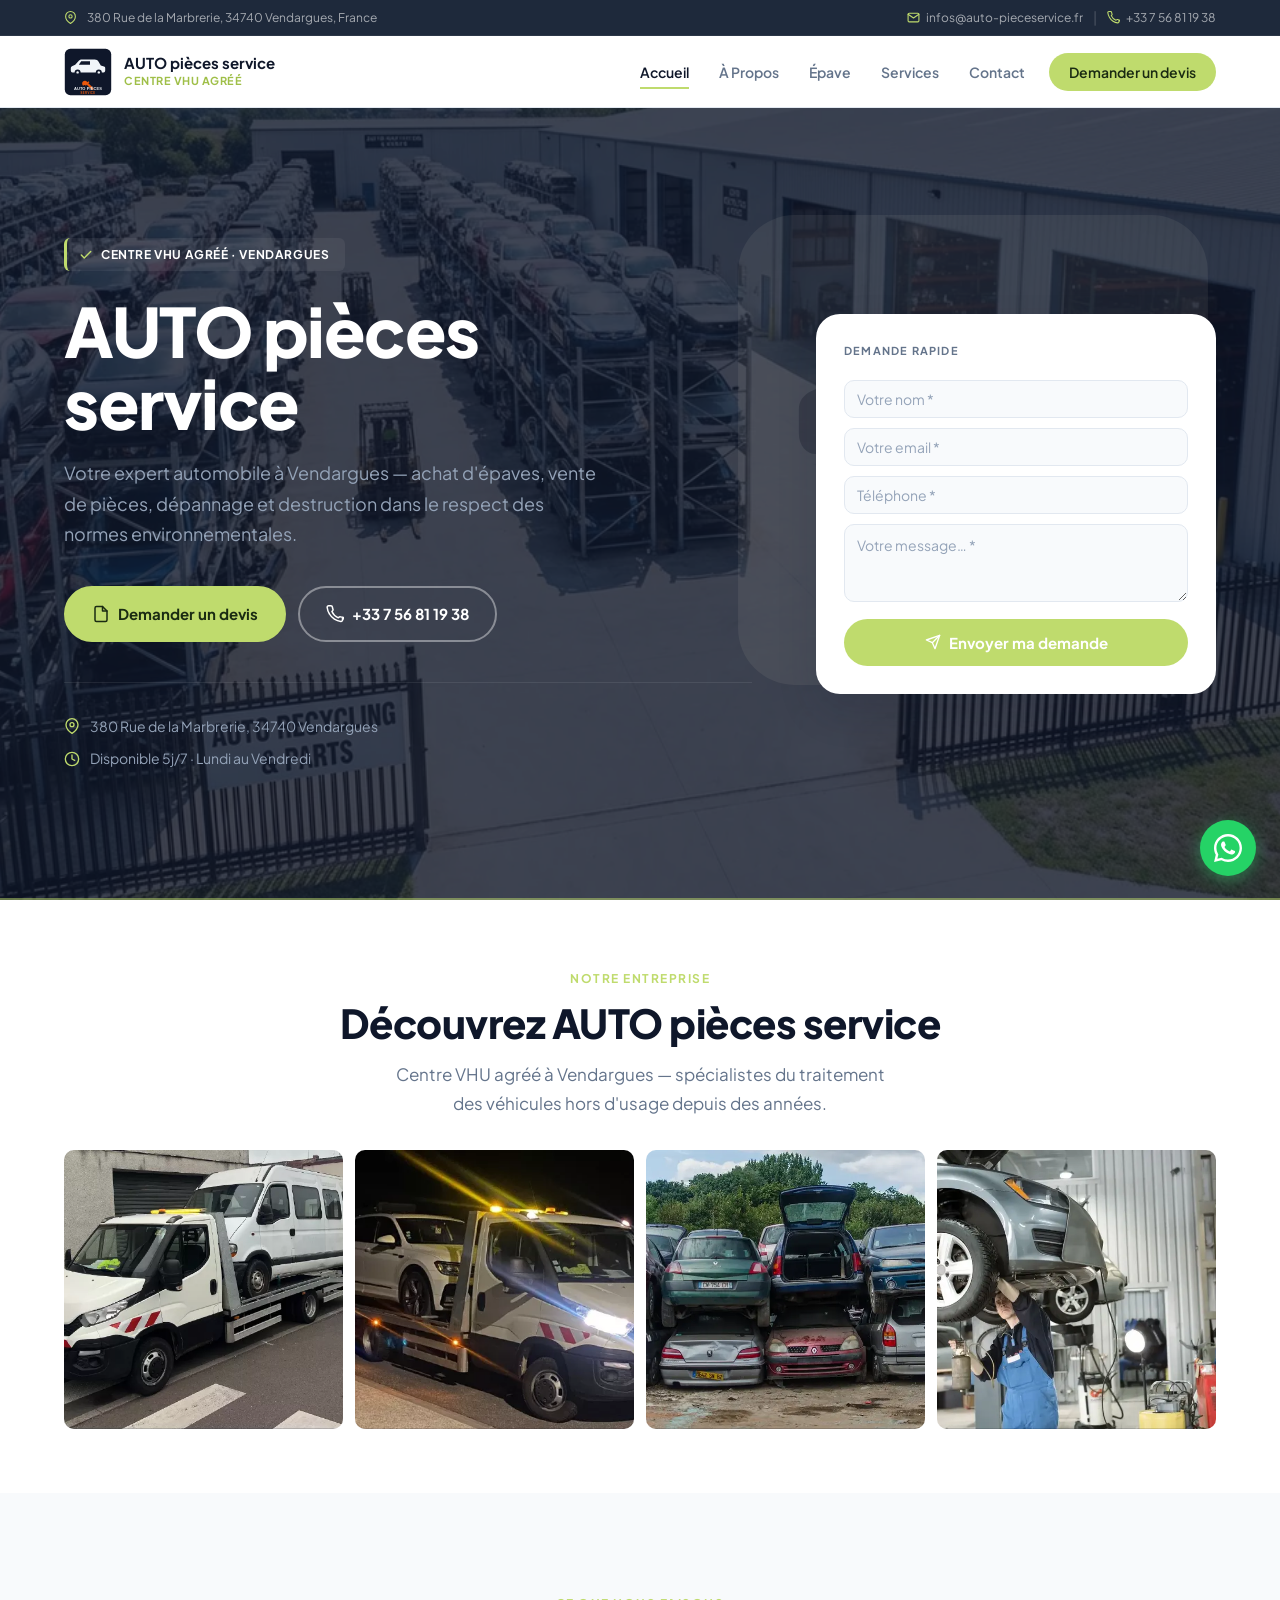
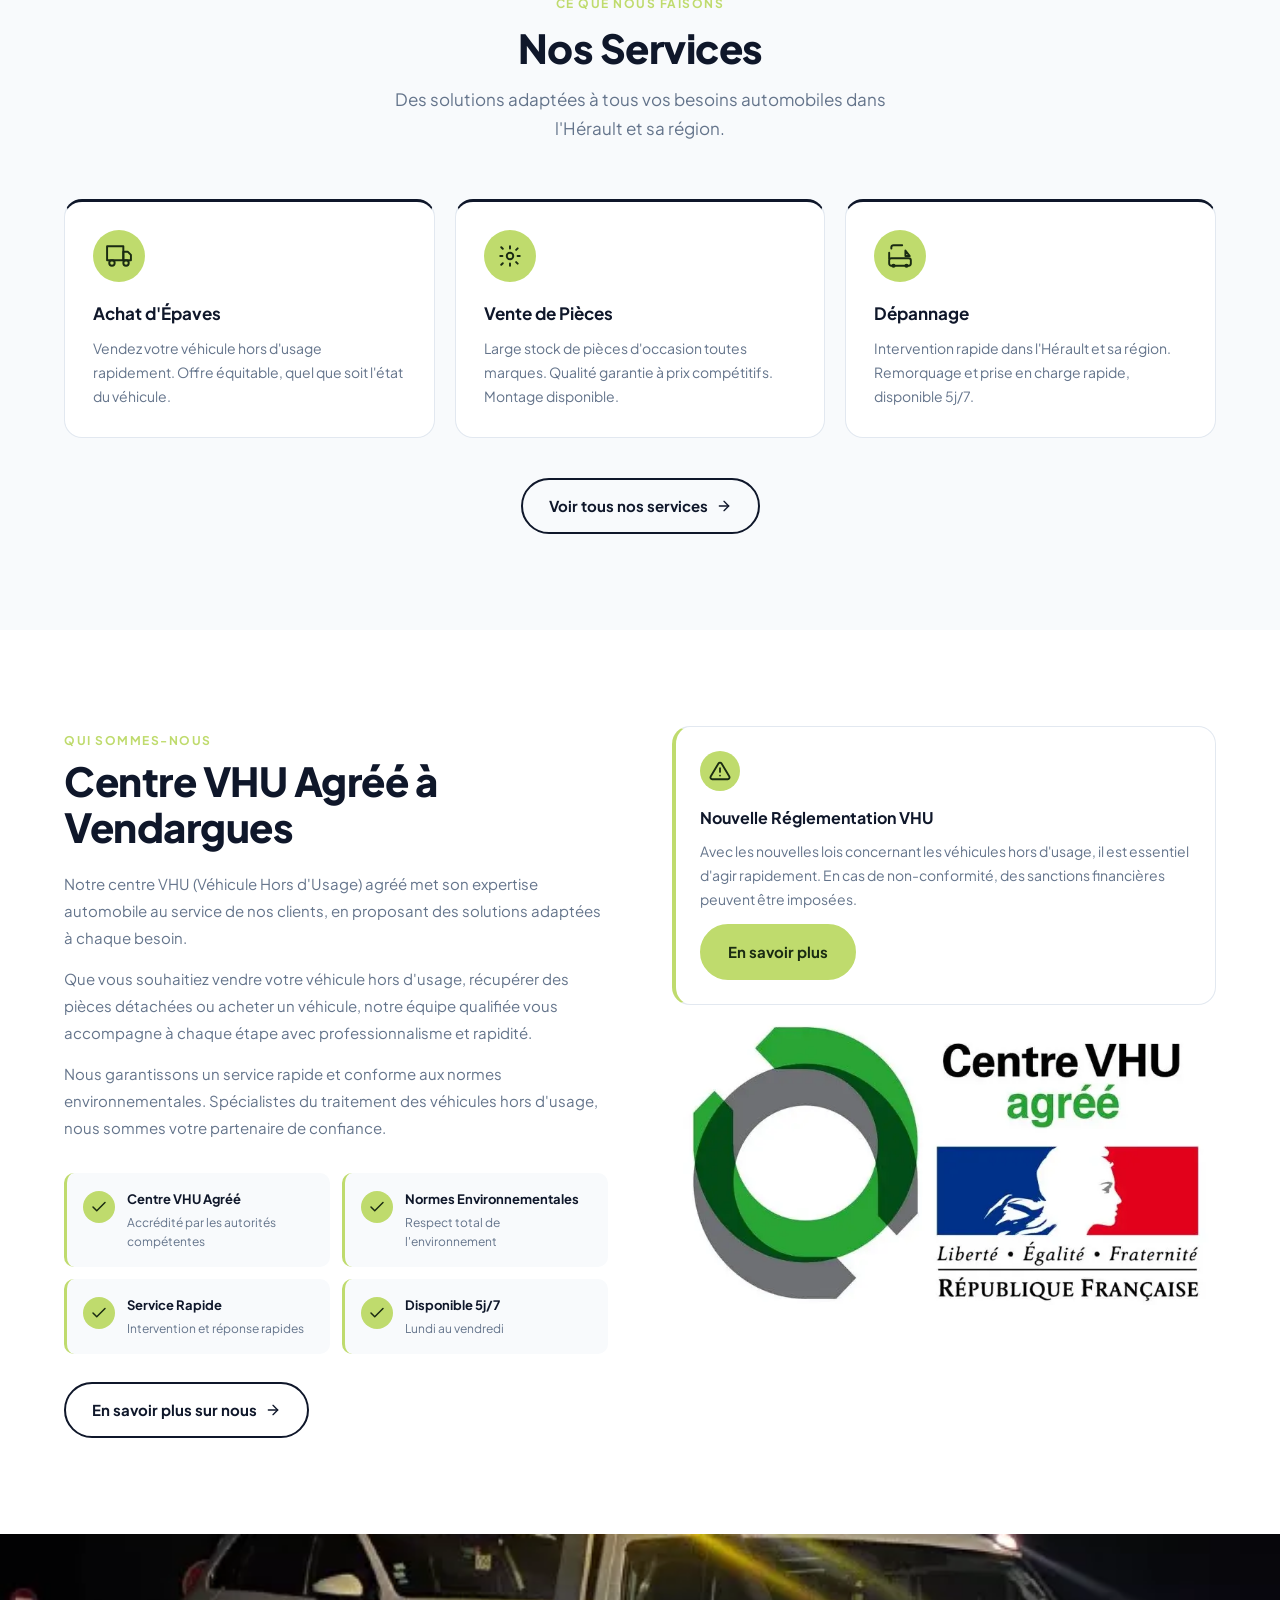
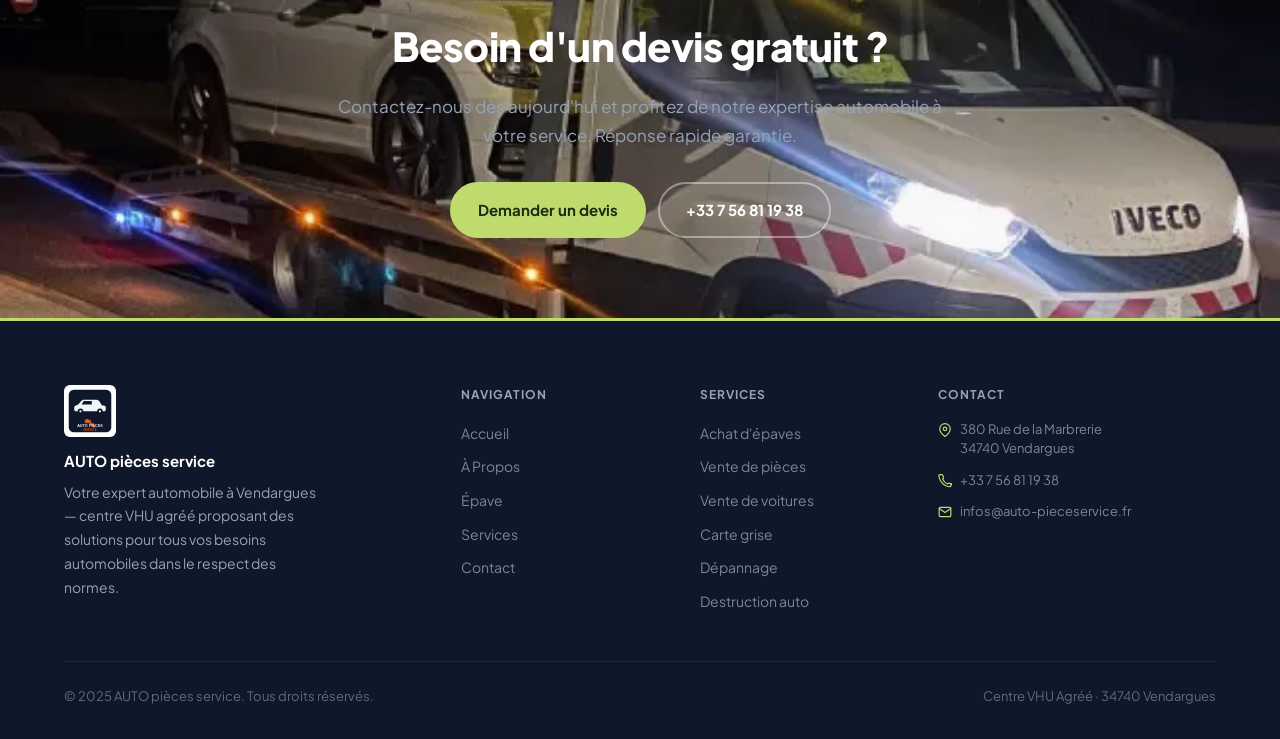
==== commit e4144db6: "design: corrige image CTA cassée, ajoute badges de confiance et légendes galerie sur l'accueil" ====
--- a/index.html
+++ b/index.html
@@ -150,15 +150,19 @@
         <div class="gallery-grid">
           <div class="gallery-item">
             <img src="assets/gallery-1.jpg" loading="lazy" alt="Notre garage automobile à Vendargues">
+            <span class="gallery-item__caption">Notre garage</span>
           </div>
           <div class="gallery-item">
             <img src="assets/gallery-2.jpg" loading="lazy" alt="Stock de pièces détachées">
+            <span class="gallery-item__caption">Stock de pièces</span>
           </div>
           <div class="gallery-item">
             <img src="assets/gallery-3.jpg" loading="lazy" alt="Véhicules en stock">
+            <span class="gallery-item__caption">Véhicules en stock</span>
           </div>
           <div class="gallery-item">
             <img src="assets/gallery-4.jpg" loading="lazy" alt="Atelier mécanique">
+            <span class="gallery-item__caption">Atelier mécanique</span>
           </div>
         </div>
       </div>
@@ -214,6 +218,26 @@
             <p>Notre centre VHU (Véhicule Hors d'Usage) agréé met son expertise automobile au service de nos clients, en proposant des solutions adaptées à chaque besoin.</p>
             <p>Que vous souhaitiez vendre votre véhicule hors d'usage, récupérer des pièces détachées ou acheter un véhicule, notre équipe qualifiée vous accompagne à chaque étape avec professionnalisme et rapidité.</p>
             <p>Nous garantissons un service rapide et conforme aux normes environnementales. Spécialistes du traitement des véhicules hors d'usage, nous sommes votre partenaire de confiance.</p>
+
+            <div class="apropos__highlights" style="margin-top:32px">
+              <div class="highlight">
+                <div class="highlight__icon"><svg width="18" height="18" viewBox="0 0 24 24" fill="none" stroke="currentColor" stroke-width="2" stroke-linecap="round" stroke-linejoin="round"><polyline points="20 6 9 17 4 12"/></svg></div>
+                <div><div class="highlight__title">Centre VHU Agréé</div><div class="highlight__text">Accrédité par les autorités compétentes</div></div>
+              </div>
+              <div class="highlight">
+                <div class="highlight__icon"><svg width="18" height="18" viewBox="0 0 24 24" fill="none" stroke="currentColor" stroke-width="2" stroke-linecap="round" stroke-linejoin="round"><polyline points="20 6 9 17 4 12"/></svg></div>
+                <div><div class="highlight__title">Normes Environnementales</div><div class="highlight__text">Respect total de l'environnement</div></div>
+              </div>
+              <div class="highlight">
+                <div class="highlight__icon"><svg width="18" height="18" viewBox="0 0 24 24" fill="none" stroke="currentColor" stroke-width="2" stroke-linecap="round" stroke-linejoin="round"><polyline points="20 6 9 17 4 12"/></svg></div>
+                <div><div class="highlight__title">Service Rapide</div><div class="highlight__text">Intervention et réponse rapides</div></div>
+              </div>
+              <div class="highlight">
+                <div class="highlight__icon"><svg width="18" height="18" viewBox="0 0 24 24" fill="none" stroke="currentColor" stroke-width="2" stroke-linecap="round" stroke-linejoin="round"><polyline points="20 6 9 17 4 12"/></svg></div>
+                <div><div class="highlight__title">Disponible 5j/7</div><div class="highlight__text">Lundi au vendredi</div></div>
+              </div>
+            </div>
+
             <div style="margin-top:28px">
               <a href="/apropos" class="btn btn--outline">
                 En savoir plus sur nous
@@ -240,7 +264,7 @@
     </section>
 
     <!-- CTA BANNER — PHOTO DE FOND -->
-    <section class="cta-banner bg-photo-section" style="background-image:url('assets/garage-bg.jpg')">
+    <section class="cta-banner bg-photo-section" style="background-image:url('assets/depanneur_urgence_nuit.webp')">
       <div class="container">
         <div class="cta-banner__inner">
           <h2>Besoin d'un devis gratuit ?</h2>
--- a/css/style.css
+++ b/css/style.css
@@ -1156,7 +1156,20 @@
   aspect-ratio: 1;
   overflow: hidden;
   border-radius: var(--radius);
-}
+  position: relative;
+}
+.gallery-item__caption {
+  position: absolute;
+  left: 0; right: 0; bottom: 0;
+  padding: 10px 14px;
+  background: rgba(15, 23, 42, 0.78);
+  color: var(--white);
+  font-size: 13px;
+  font-weight: 600;
+  transform: translateY(100%);
+  transition: transform var(--ease);
+}
+.gallery-item:hover .gallery-item__caption { transform: translateY(0); }
 .gallery-item img {
   width: 100%;
   height: 100%;
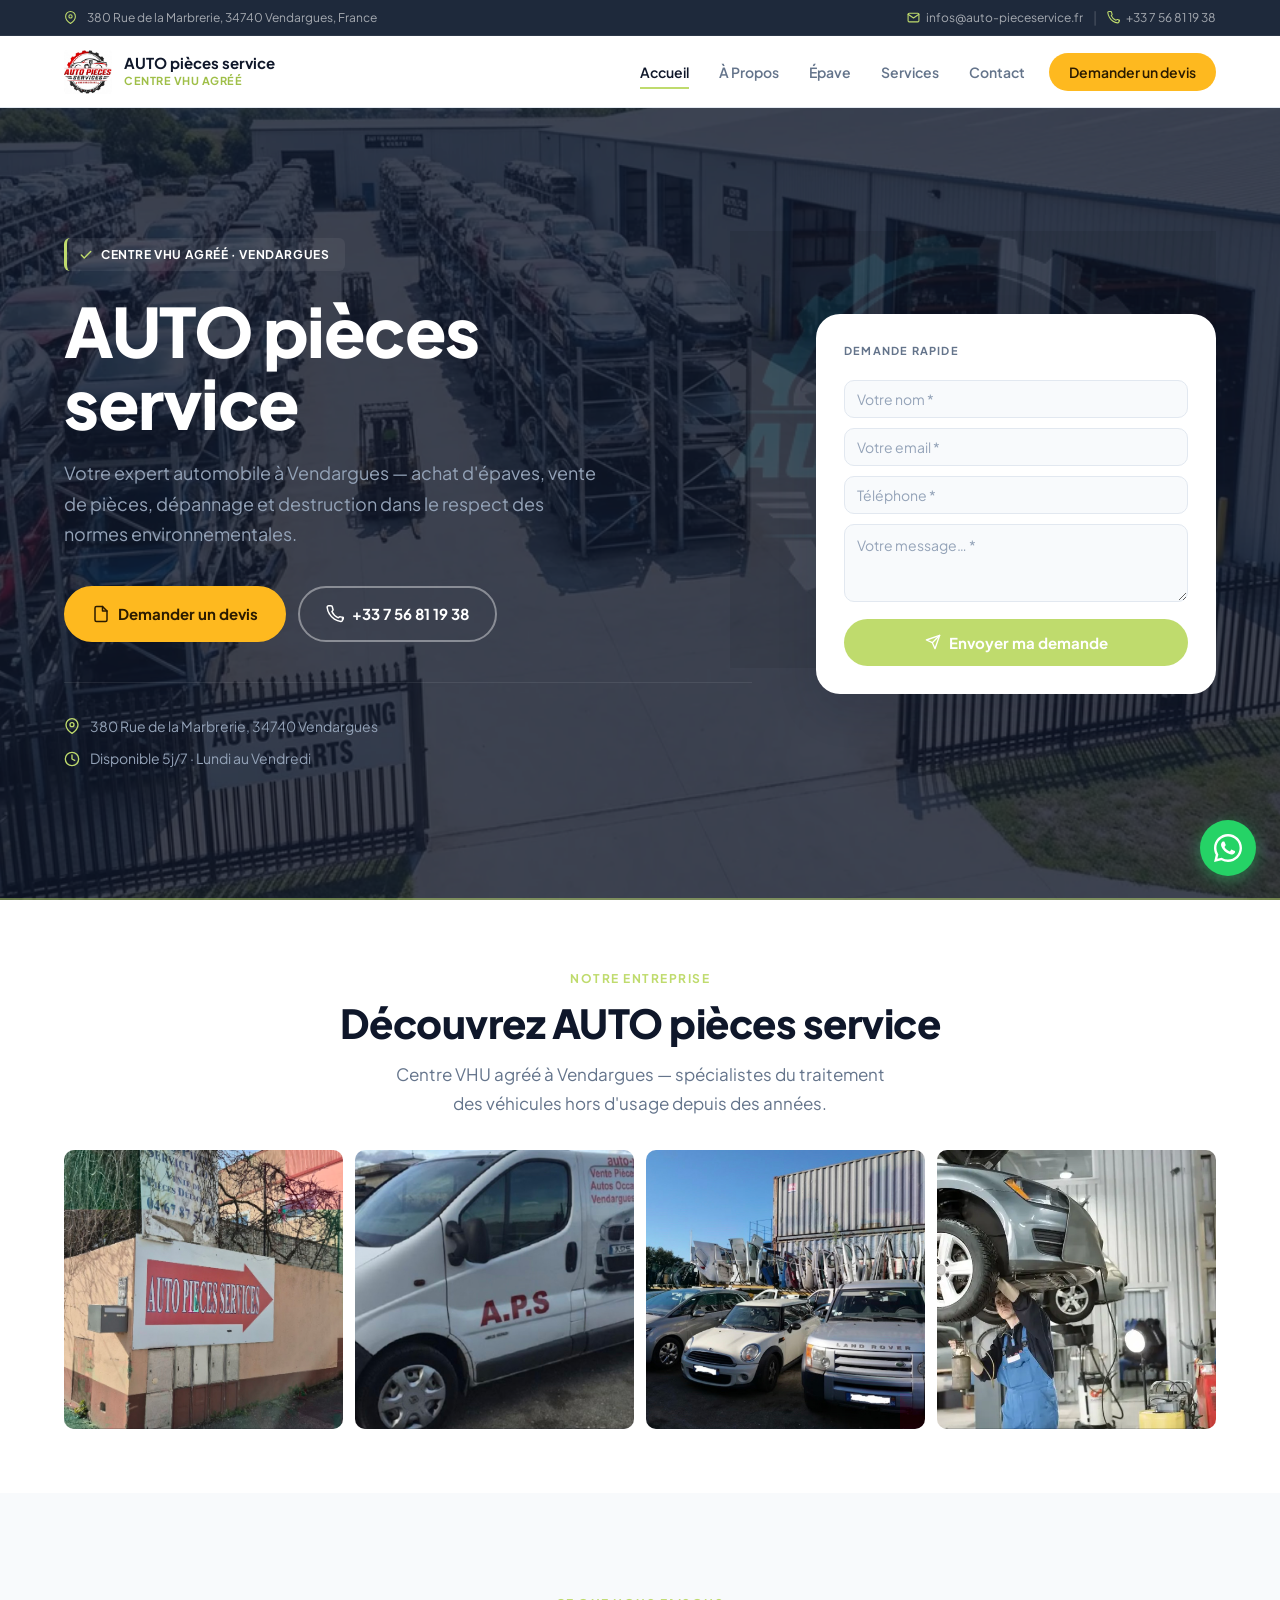
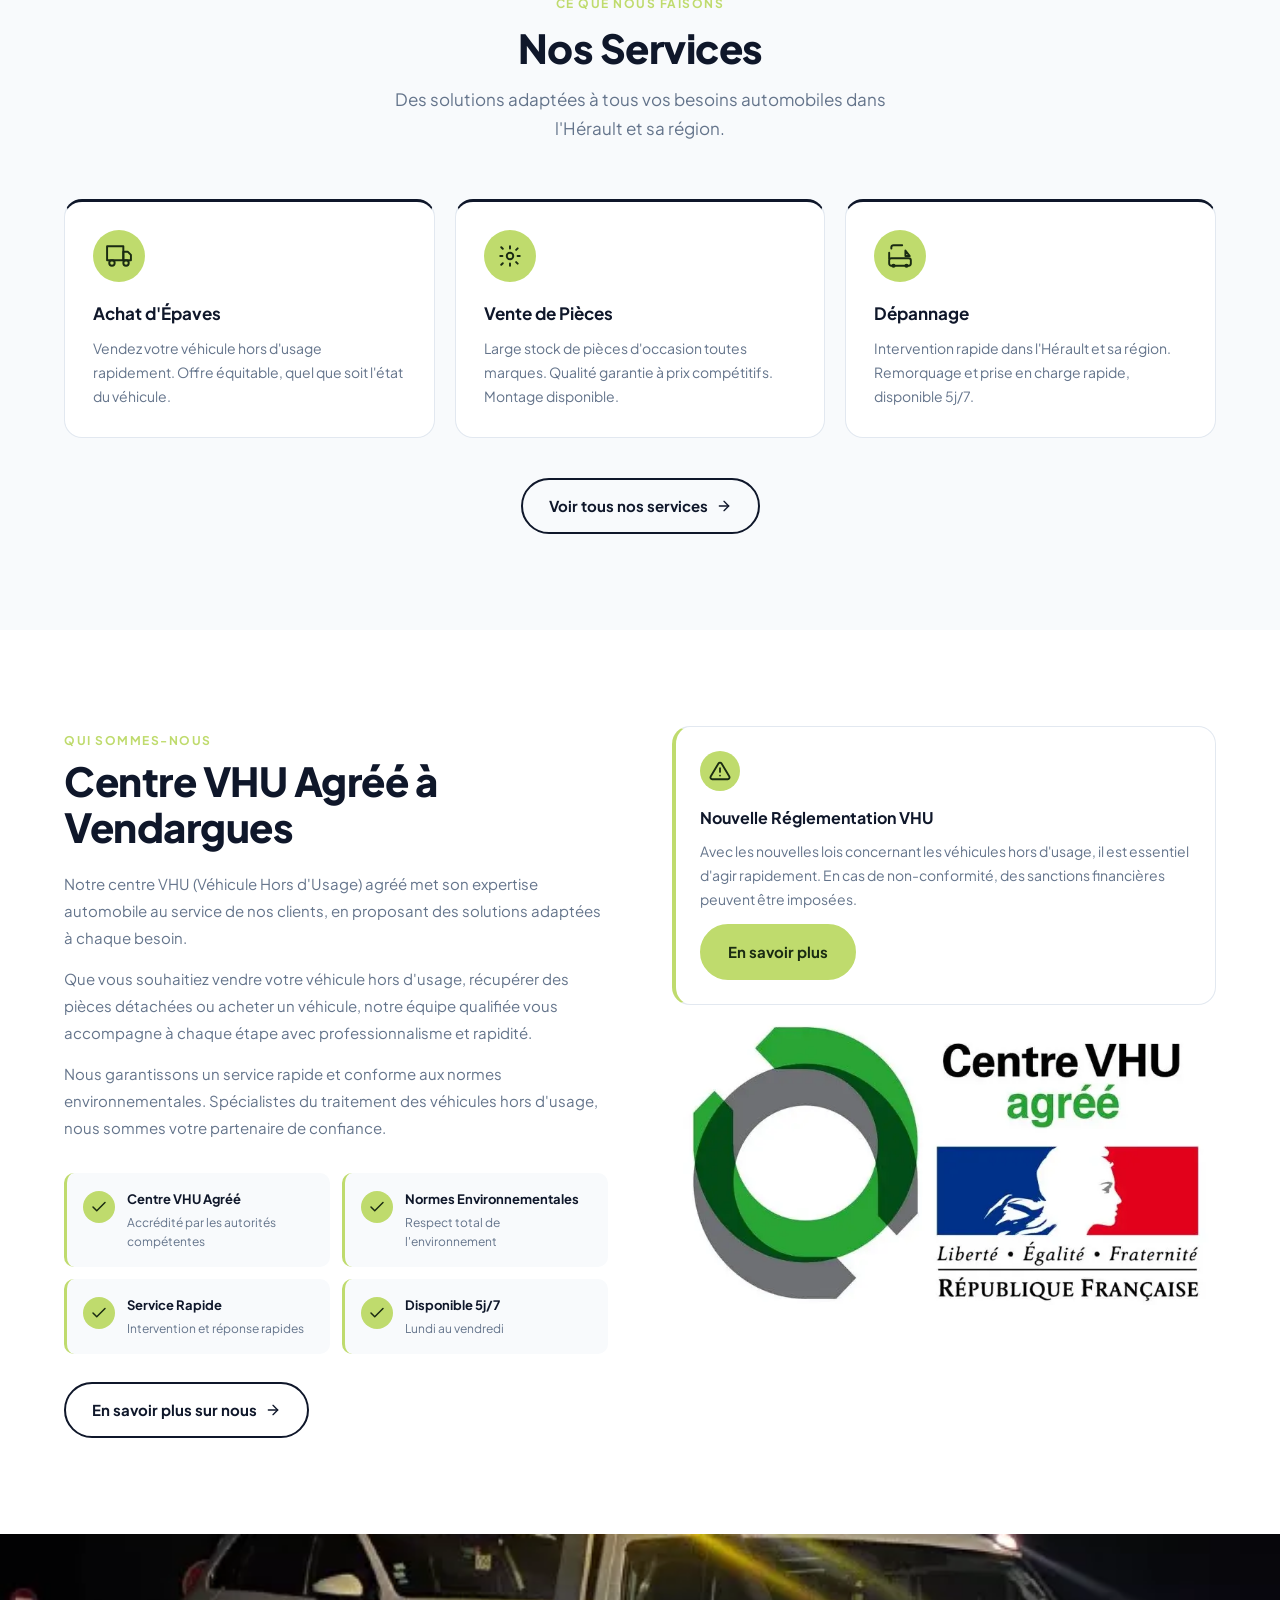
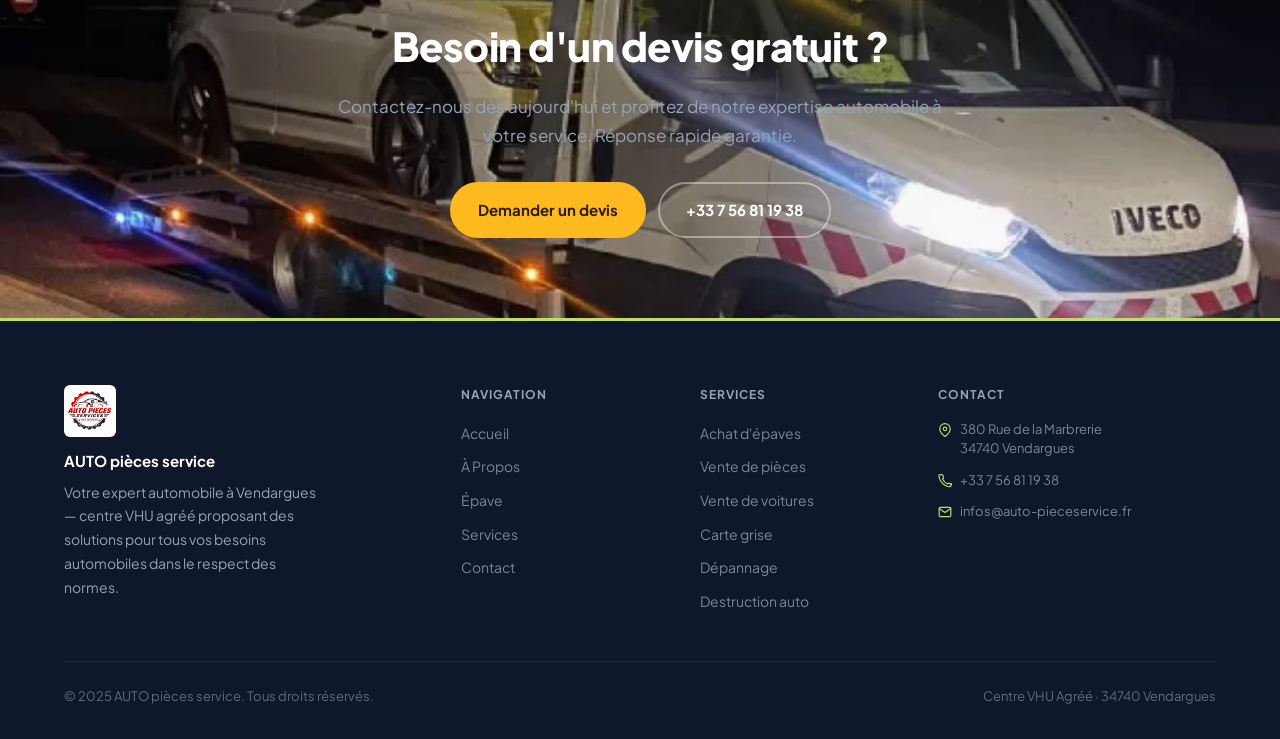
==== commit 6f98b760: "feat: nouveau logo, accent jaune #FEB91F sur CTA devis, nouvelles photos (apropos, galerie), anti-ca" ====
--- a/index.html
+++ b/index.html
@@ -5,7 +5,7 @@
   <meta name="viewport" content="width=device-width, initial-scale=1.0">
   <meta name="description" content="AUTO pièces service — Centre VHU agréé à Vendargues (Montpellier). Achat d'épaves, vente de pièces auto, dépannage et destruction automobile.">
   <title>AUTO pièces service — Centre VHU Agréé à Vendargues</title>
-  <link rel="icon" href="assets/logo.svg" type="image/png">
+  <link rel="icon" href="assets/logo-new.png" type="image/png">
   <link rel="preconnect" href="https://fonts.googleapis.com">
   <link rel="preconnect" href="https://fonts.gstatic.com" crossorigin>
   <link href="https://fonts.googleapis.com/css2?family=Plus+Jakarta+Sans:wght@400;500;600;700;800&display=swap" rel="stylesheet">
@@ -41,7 +41,7 @@
     <div class="container">
       <div class="header__inner">
         <a href="/" class="header__logo">
-          <img src="assets/logo.svg" alt="AUTO pièces service" class="logo__img">
+          <img src="assets/logo-new.png" alt="AUTO pièces service" class="logo__img">
           <div class="logo__info">
             <span class="logo__name">AUTO pièces service</span>
             <span class="logo__sub">Centre VHU Agréé</span>
@@ -82,7 +82,7 @@
             <h1 class="hero__title">AUTO pièces<br>service</h1>
             <p class="hero__desc">Votre expert automobile à Vendargues — achat d'épaves, vente de pièces, dépannage et destruction dans le respect des normes environnementales.</p>
             <div class="hero__actions">
-              <button class="btn btn--primary" data-open-modal>
+              <button class="btn btn--accent" data-open-modal>
                 <svg width="18" height="18" viewBox="0 0 24 24" fill="none" stroke="currentColor" stroke-width="2" stroke-linecap="round" stroke-linejoin="round"><path d="M14 2H6a2 2 0 0 0-2 2v16a2 2 0 0 0 2 2h12a2 2 0 0 0 2-2V8z"/><polyline points="14 2 14 8 20 8"/></svg>
                 Demander un devis
               </button>
@@ -149,15 +149,15 @@
         </div>
         <div class="gallery-grid">
           <div class="gallery-item">
-            <img src="assets/gallery-1.jpg" loading="lazy" alt="Notre garage automobile à Vendargues">
+            <img src="assets/notre-garage.jpg" loading="lazy" alt="Notre garage automobile à Vendargues">
             <span class="gallery-item__caption">Notre garage</span>
           </div>
           <div class="gallery-item">
-            <img src="assets/gallery-2.jpg" loading="lazy" alt="Stock de pièces détachées">
+            <img src="assets/stock-pieces.jpg" loading="lazy" alt="Stock de pièces détachées">
             <span class="gallery-item__caption">Stock de pièces</span>
           </div>
           <div class="gallery-item">
-            <img src="assets/gallery-3.jpg" loading="lazy" alt="Véhicules en stock">
+            <img src="assets/vehicules-stock.jpg" loading="lazy" alt="Véhicules en stock">
             <span class="gallery-item__caption">Véhicules en stock</span>
           </div>
           <div class="gallery-item">
@@ -270,7 +270,7 @@
           <h2>Besoin d'un devis gratuit ?</h2>
           <p>Contactez-nous dès aujourd'hui et profitez de notre expertise automobile à votre service. Réponse rapide garantie.</p>
           <div class="cta-banner__actions">
-            <button class="btn btn--primary" data-open-modal>Demander un devis</button>
+            <button class="btn btn--accent" data-open-modal>Demander un devis</button>
             <a href="tel:+33756811938" class="btn btn--ghost">+33 7 56 81 19 38</a>
           </div>
         </div>
@@ -284,7 +284,7 @@
     <div class="container">
       <div class="footer__grid">
         <div class="footer__col footer__col--brand">
-          <img src="assets/logo.svg" alt="AUTO pièces service" class="footer__logo-img" onerror="this.style.display='none'">
+          <img src="assets/logo-new.png" alt="AUTO pièces service" class="footer__logo-img" onerror="this.style.display='none'">
           <div style="color:#fff;font-size:15px;font-weight:700;margin-bottom:8px">AUTO pièces service</div>
           <p>Votre expert automobile à Vendargues — centre VHU agréé proposant des solutions pour tous vos besoins automobiles dans le respect des normes.</p>
         </div>
--- a/css/style.css
+++ b/css/style.css
@@ -12,6 +12,9 @@
   --primary-dark:  #9FBF48;
   --primary-light: rgba(191, 219, 109, 0.18);
   --on-primary:    #1A2B12;
+  --accent:        #FEB91F;
+  --accent-dark:   #D99A0E;
+  --on-accent:     #2B1B00;
   --dark:          #0F172A;
   --dark-2:        #1E293B;
   --gray:          #64748B;
@@ -136,6 +139,17 @@
 }
 .btn--dark:hover { background: var(--primary); color: var(--on-primary); border-color: var(--primary); }
 
+.btn--accent {
+  background: var(--accent);
+  color: var(--on-accent);
+  border-color: var(--accent);
+}
+.btn--accent:hover {
+  background: var(--accent-dark);
+  border-color: var(--accent-dark);
+  box-shadow: 0 6px 16px rgba(254, 185, 31, 0.4);
+}
+
 .btn--full { width: 100%; justify-content: center; }
 
 /* ----------------------------------------------------------------
@@ -276,15 +290,15 @@
 .nav__link.active::after { transform: scaleX(1); }
 
 .nav__cta {
-  background: var(--primary) !important;
-  color: var(--on-primary) !important;
+  background: var(--accent) !important;
+  color: var(--on-accent) !important;
   margin-left: 8px;
   padding: 10px 20px;
   border-radius: var(--radius-pill);
 }
 .nav__cta::after { display: none; }
-.nav__cta:hover { background: var(--primary-dark) !important; }
-.nav__cta.active { background: var(--primary-dark) !important; }
+.nav__cta:hover { background: var(--accent-dark) !important; }
+.nav__cta.active { background: var(--accent-dark) !important; }
 
 /* Burger */
 .burger {
@@ -329,7 +343,7 @@
 .hero__bg-logo {
   position: absolute;
   inset: 0;
-  background-image: url('../assets/logo.svg');
+  background-image: url('../assets/logo-new.png');
   background-repeat: no-repeat;
   background-position: right 8% center;
   background-size: 38% auto;
